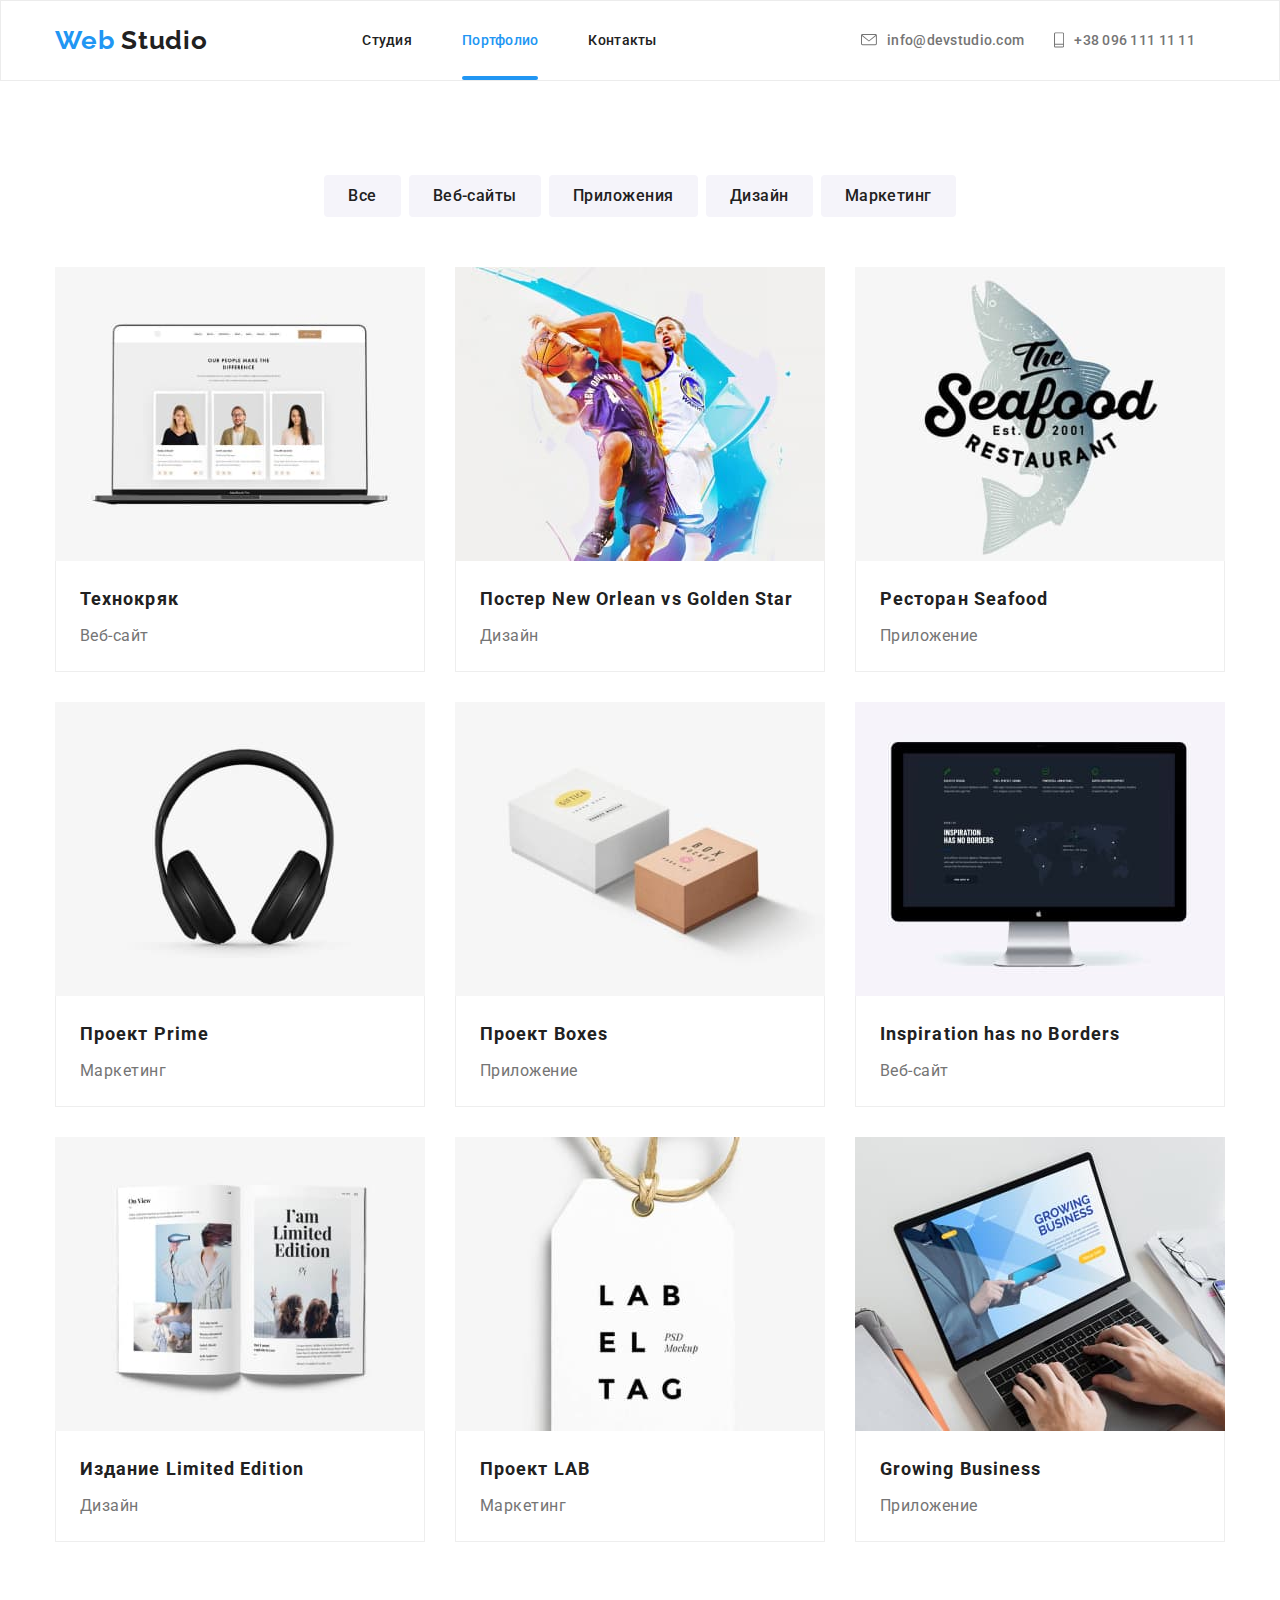
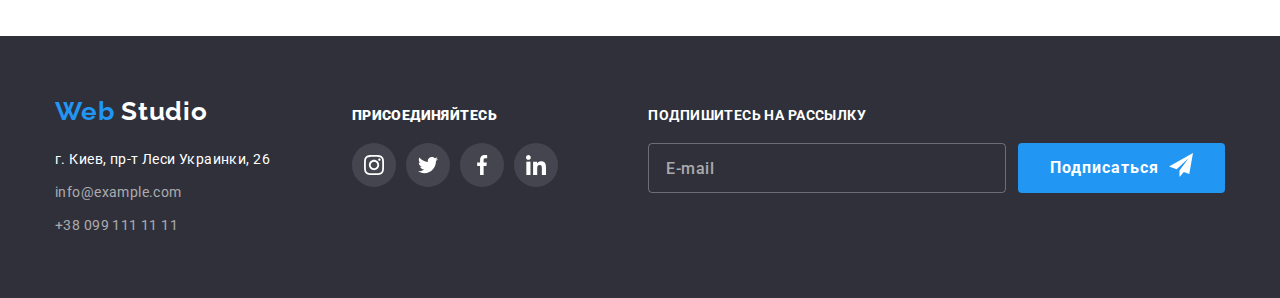
==== portfolio.html @ ef6ac2d3 "додав файли в новий репозиторій" ====
<!DOCTYPE html>
<html lang="ru">
  <head>
    <meta charset="UTF-8" />
    <meta name="viewport" content="width=device-width, initial-scale=1.0" />
    <title>Portfolio</title>
    <link
      href="https://fonts.googleapis.com/css2?family=Raleway:wght@700&family=Roboto:wght@400;500;700;900&display=swap"
      rel="stylesheet"
    />
    <link rel="normalize" href="./css/normalize.css" />
    <link rel="stylesheet" href="./css/stylsheet.css" />
  </head>

  <body>
    <header class="header-page">
      <div class="container navigation">
        <a href="./" class="logo-header"
          ><span class="logo-web">Web </span>Studio</a
        >
        <nav>
          <ul class="list nav-list">
            <li class="nav-list-item">
              <a href="./index.html" class="menu-link">
                Студия
              </a>
            </li>
            <li class="nav-list-item">
              <a href="./portfolio.html" class="menu-link current">Портфолио</a>
            </li>
            <li class="nav-list-item">
              <a href="#" class="menu-link">Контакты</a>
            </li>
          </ul>
        </nav>
        <div class="link-list">
          <a href="mailto:info@devstudio.com" class="contacts-link"
            ><svg class="mail-link" width="16" height="12">
              <use href="./img/icons/sprite.svg#icon-letter"></use>
            </svg>
            info@devstudio.com
          </a>

          <a href="tel:+380961111111" class="contacts-link"
            ><svg class="mail-link" width="10" height="16">
              <use href="./img/icons/sprite.svg#icon-mobile"></use>
            </svg>
            +38 096 111 11 11
          </a>
        </div>
      </div>
    </header>
    <main>
      <h1 hidden>Portfolio</h1>
      <!--Projects-->
      <section class="section-portfolio">
        <div class="container pf-container">
          <ul class="list button-list">
            <li class="button-list-item">
              <button type="button" class="btn-portfolio">Все</button>
            </li>
            <li class="button-list-item">
              <button type="button" class="btn-portfolio">Веб-сайты</button>
            </li>
            <li class="button-list-item">
              <button type="button" class="btn-portfolio">Приложения</button>
            </li>
            <li class="button-list-item">
              <button type="button" class="btn-portfolio">Дизайн</button>
            </li>
            <li class="button-list-item">
              <button type="button" class="btn-portfolio">Маркетинг</button>
            </li>
          </ul>
        </div>
        <div class="container">
          <ul class="list projects-list">
            <li class="projects-list-item">
              <a href="#" aria-label="ссылка Технокряк" class="project-link">
                <div class="portfolio-box">
                  <img
                    src="./portfolioimg/website1.jpg"
                    alt="Технокряк"
                    width="370"
                  />
                  <p class="text-portfolio-box">
                    Технокряк это современная площадка распространения
                    коронавируса. Компании используют эту платформу для
                    цифрового шпионажа и атак на защищённые сервера конкурентов.
                  </p>
                </div>
                <div class="text-border">
                  <h3 class="names-pf">Технокряк</h3>
                  <p class="text-pf">Веб-сайт</p>
                </div>
              </a>
            </li>
            <li class="projects-list-item">
              <a
                href="#"
                aria-label="Постер New Orlean vs Golden Star"
                class="project-link"
              >
                <div class="portfolio-box">
                  <img
                    src="./portfolioimg/design.jpg"
                    alt="Технокряк"
                    width="370"
                  />
                  <p class="text-portfolio-box">
                    Технокряк это современная площадка распространения
                    коронавируса. Компании используют эту платформу для
                    цифрового шпионажа и атак на защищённые сервера конкурентов.
                  </p>
                </div>
                <div class="text-border">
                  <h3 lang="eng" class="names-pf">
                    Постер New Orlean vs Golden Star
                  </h3>
                  <p class="text-pf">Дизайн</p>
                </div>
              </a>
            </li>
            <li class="projects-list-item">
              <a href="#" aria-label="Ресторан Seafood" class="project-link"
                ><div class="portfolio-box">
                  <img
                    src="./portfolioimg/app1.jpg"
                    alt="Технокряк"
                    width="370"
                  />
                  <p class="text-portfolio-box">
                    Технокряк это современная площадка распространения
                    коронавируса. Компании используют эту платформу для
                    цифрового шпионажа и атак на защищённые сервера конкурентов.
                  </p>
                </div>
                <div class="text-border">
                  <h3 class="names-pf">Ресторан Seafood</h3>
                  <p class="text-pf">Приложение</p>
                </div>
              </a>
            </li>
            <li class="projects-list-item">
              <a href="#" aria-label="Проект Prime" class="project-link"
                ><div class="portfolio-box">
                  <img
                    src="./portfolioimg/marketing.jpg"
                    alt="Технокряк"
                    width="370"
                  />
                  <p class="text-portfolio-box">
                    Технокряк это современная площадка распространения
                    коронавируса. Компании используют эту платформу для
                    цифрового шпионажа и атак на защищённые сервера конкурентов.
                  </p>
                </div>
                <div class="text-border">
                  <h3 class="names-pf">Проект Prime</h3>
                  <p class="text-pf">Маркетинг</p>
                </div>
              </a>
            </li>
            <li class="projects-list-item">
              <a href="#" aria-label="Проект Boxes" class="project-link"
                ><div class="portfolio-box">
                  <img
                    src="./portfolioimg/app2.jpg"
                    alt="Технокряк"
                    width="370"
                  />
                  <p class="text-portfolio-box">
                    Технокряк это современная площадка распространения
                    коронавируса. Компании используют эту платформу для
                    цифрового шпионажа и атак на защищённые сервера конкурентов.
                  </p>
                </div>
                <div class="text-border">
                  <h3 class="names-pf">Проект Boxes</h3>
                  <p class="text-pf">Приложение</p>
                </div>
              </a>
            </li>
            <li class="projects-list-item">
              <a
                href="#"
                aria-label="Inspiration has no Borders"
                class="project-link"
                ><div class="portfolio-box">
                  <img
                    src="./portfolioimg/website2.jpg"
                    alt="Технокряк"
                    width="370"
                  />
                  <p class="text-portfolio-box">
                    Технокряк это современная площадка распространения
                    коронавируса. Компании используют эту платформу для
                    цифрового шпионажа и атак на защищённые сервера конкурентов.
                  </p>
                </div>
                <div class="text-border">
                  <h3 lang="eng" class="names-pf">
                    Inspiration has no Borders
                  </h3>
                  <p class="text-pf">Веб-сайт</p>
                </div>
              </a>
            </li>
            <li class="projects-list-item">
              <a
                href="#"
                aria-label="Издание Limited Edition"
                class="project-link"
                ><div class="portfolio-box">
                  <img
                    src="./portfolioimg/design2.jpg"
                    alt="Технокряк"
                    width="370"
                  />
                  <p class="text-portfolio-box">
                    Технокряк это современная площадка распространения
                    коронавируса. Компании используют эту платформу для
                    цифрового шпионажа и атак на защищённые сервера конкурентов.
                  </p>
                </div>
                <div class="text-border">
                  <h3 class="names-pf">Издание Limited Edition</h3>
                  <p class="text-pf">Дизайн</p>
                </div>
              </a>
            </li>
            <li class="projects-list-item">
              <a href="#" aria-label="Проект LAB" class="project-link"
                ><div class="portfolio-box">
                  <img
                    src="./portfolioimg/marketing2.jpg"
                    alt="Технокряк"
                    width="370"
                  />
                  <p class="text-portfolio-box">
                    Технокряк это современная площадка распространения
                    коронавируса. Компании используют эту платформу для
                    цифрового шпионажа и атак на защищённые сервера конкурентов.
                  </p>
                </div>
                <div class="text-border">
                  <h3 class="names-pf">Проект LAB</h3>
                  <p class="text-pf">Маркетинг</p>
                </div>
              </a>
            </li>
            <li class="projects-list-item">
              <a href="#" aria-label="Growing Business" class="project-link">
                <div class="portfolio-box">
                  <img
                    src="./portfolioimg/app3.jpg"
                    alt="Технокряк"
                    width="370"
                  />
                  <p class="text-portfolio-box">
                    Технокряк это современная площадка распространения
                    коронавируса. Компании используют эту платформу для
                    цифрового шпионажа и атак на защищённые сервера конкурентов.
                  </p>
                </div>
                <div class="text-border">
                  <h3 lang="eng" class="names-pf">Growing Business</h3>
                  <p class="text-pf">Приложение</p>
                </div>
              </a>
            </li>
          </ul>
        </div>
      </section>
    </main>

    <footer class="footer">
      <div class="container footer-container">
        <div class="footer-div">
          <a href="./" class="logo-footer"
            ><span class="logo-web">Web </span>Studio</a
          >
          <address class="address">
            <p>г. Киев, пр-т Леси Украинки, 26</p>
            <a href="mailto:info@example.com" class="address-link"
              >info@example.com</a
            >
            <a href="tel:+380991111111" class="address-link"
              >+38 099 111 11 11</a
            >
          </address>
        </div>

        <!--JoinUS-->
        <div class="join-us footer-div">
          <p><b>ПРИСОЕДИНЯЙТЕСЬ</b></p>
          <ul class="list join-us-list">
            <li class="join-us-list-item item-instagram">
              <a href="#" aria-label="ссылка Instagram"></a>
            </li>
            <li class="join-us-list-item item-twitter">
              <a href="#" aria-label="ссылка Twitter"></a>
            </li>
            <li class="join-us-list-item item-facebook">
              <a href="#" aria-label="ссылка Facebook"></a>
            </li>
            <li class="join-us-list-item item-linkin">
              <a href="#" aria-label="ссылка LinkIn"></a>
            </li>
          </ul>
        </div>
        <!--for mailing-block-->
        <div class="mailing">
          <p><b>ПОДПИШИТЕСЬ НА РАССЫЛКУ</b></p>
          <div class="mailing-block">
            <input
              type="mail"
              class="input-mailing-block"
              placeholder="E-mail"
            />
            <button type="button" class="btn">Подписаться</button>
          </div>
        </div>
      </div>
    </footer>
  </body>
</html>
---- css/stylsheet.css ----
/***accent-color - #2196F3
dark-color - #212121
main-color - #757575
wait - #FFFFFF
adress-link-color - color: rgba(255, 255, 255, 0.6)
cubic-bezier(0.4, 0, 0.2,
**/
html {
  box-sizing: border-box;
}

*,
*::before,
*::after {
  box-sizing: inherit;
}

:root {
  --main-text-color: #757575;
  --dark-text-color: #212121;
  --main-white-color: #ffffff;
  --adress-link-color: rgba(255, 255, 255, 0.6);
  --accent-color: #2196f3;
}

body {
  font-family: Roboto, sans-serif;
  font-size: 14px;
  line-height: 1.714;
  letter-spacing: 0.03em;

  background-color: var(--main-white-color);
  color: var(--main-text-color);

  margin: 0px;
}

.container {
  width: 1200px;
  padding-left: 15px;
  padding-right: 15px;
  margin-left: auto;
  margin-right: auto;
  /**outline: 2px solid tomato;**/
}

section {
  padding-top: 94px;
  padding-bottom: 94px;
  /**outline: 2px solid teal;**/
}

h2,
p {
  margin-top: 0px;
  margin-bottom: 0px;
}

.header-page {
  display: flex;
  border: 1px solid #ececec;
}

.logo-header {
  font-family: Raleway, sans-serif;
  font-style: normal;
  font-weight: bold;
  font-size: 26px;
  line-height: 1.192;
  letter-spacing: 0.03em;
  color: var(--dark-text-color);
  text-decoration: none;
}

.logo-footer {
  font-family: Raleway, sans-serif;
  font-style: normal;
  font-weight: bold;
  font-size: 26px;
  line-height: 1.192;
  letter-spacing: 0.03em;
  color: var(--main-white-color);
  text-decoration: none;
}

.logo-web {
  color: var(--accent-color);
}

.navigation {
  display: flex;
  padding-top: 24px;
  padding-bottom: 24px;
  justify-content: space-between;
  align-items: center;
}

.nav-list {
  display: flex;
}

.nav-list-item:not(last-child) {
  margin-right: 50px;
}

.nav-list-item {
  position: relative;
}

.menu-link.current {
  color: var(--accent-color);
}

.current::after {
  content: " ";

  position: absolute;
  left: 0;
  bottom: -32px;

  display: block;
  width: 100%;
  height: 4px;

  border-radius: 2px;
  color: var(--accent-color);
  background-color: var(--accent-color);
}

.link-list {
  display: flex;
}

.contacts-link {
  display: inline-flex;
  align-items: center;

  font-style: normal;
  font-weight: 500;
  font-size: 14px;
  line-height: 1.142;
  letter-spacing: 0.02em;
  text-decoration: none;
  color: var(--main-text-color);

  transition: color 250ms cubic-bezier(0.4, 0, 0.2, 1);
}

.contacts-link:hover,
.contacts-link:focus {
  color: var(--accent-color);
}

/***тут перевірити, це неправильно!!!*/
.contacts-link:not(last-child) {
  margin-right: 30px;
}

.menu-link {
  display: block;
  font-style: normal;
  font-weight: 500;
  font-size: 14px;
  line-height: 1.143;
  letter-spacing: 0.02em;
  color: var(--dark-text-color);
  text-decoration: none;

  transition: color 250ms cubic-bezier(0.4, 0, 0.2, 1);
}

.menu-link:hover,
.menu-link:focus {
  color: var(--accent-color);
}

.list {
  list-style: none;
  margin: 0;
  padding: 0;
}

.mail-link {
  display: inline-block;
  vertical-align: middle;
  margin-right: 10px;
  fill: currentColor;
}

.btn {
  display: inline-flex;
  padding: 10px 32px;
  min-width: 200px;

  font-family: inherit;
  font-weight: 700;
  font-size: 16px;
  line-height: 1.875;
  letter-spacing: 0.06em;

  border-radius: 4px;
  color: var(--main-white-color);
  background-color: var(--accent-color);
  border: transparent;
  box-shadow: none;
}

.btn-portfolio {
  display: inline-flex;
  padding: 6px 22px;

  font-family: inherit;
  font-weight: 500;
  font-size: 16px;
  line-height: 1.625;
  letter-spacing: 0.03em;

  color: var(--dark-text-color);
  background-color: #f5f4fa;
  border-color: transparent;
  border-radius: 4px;
  box-shadow: none;

  transition: color 250ms cubic-bezier(0.4, 0, 0.2, 1),
    box-shadow 250ms cubic-bezier(0.4, 0, 0.2, 1),
    background-color 250ms cubic-bezier(0.4, 0, 0.2, 1);
}

.btn:hover,
.btn:focus,
.btn-portfolio:hover,
.btn-portfolio:focus {
  color: var(--main-white-color);
  background-color: var(--accent-color);
  box-shadow: 0px 3px 1px rgba(0, 0, 0, 0.1), 0px 1px 2px rgba(0, 0, 0, 0.08),
    0px 2px 2px rgba(0, 0, 0, 0.12);
}

.modal-button {
  position: absolute;
  top: 4px;
  right: 8px;

  display: inline-flex;
  justify-content: center;
  align-items: center;
  width: 35px;
  height: 35px;

  border-radius: 50%;
  border: 1px solid rgba(0, 0, 0, 0.1);
  background-color: #fff;

  transition: fill 250ms cubic-bezier(0.4, 0, 0.2, 1);
}

.modal-button:hover,
.modal-button:focus {
  fill: var(--accent-color);
  outline: none;
}

.modal .btn {
  justify-content: center;
  box-shadow: 0px 4px 4px rgba(0, 0, 0, 0.15);
}

.mailing-block .btn::after {
  content: " ";
  background-image: url("../img/sendicon.svg");
  background-repeat: no-repeat;
  margin-left: 10px;
  width: 24px;
  height: 24px;
}

.mailing-block .btn:hover {
  color: var(--main-white-color);
  background-color: var(--accent-color);
}

.section-hero {
  padding: 200px 0;
  text-align: center;
  vertical-align: middle;
  height: 600px;
  background-color: rgba(47, 48, 58, 0.8);
  background-image: linear-gradient(
      rgba(0, 0, 0, 0.4) 50%,
      rgba(0, 0, 0, 0.4) 50%
    ),
    url("../img/hero.jpg");
  background-size: cover;
}

.hero-title {
  padding-top: 0px;
  margin-top: 0;
  margin-bottom: 30px;

  font-size: 44px;
  font-weight: 900;
  line-height: 1.364;
  letter-spacing: 0.06em;

  color: var(--main-white-color);
}

.section-title {
  margin-bottom: 50px;
  font-weight: 700;
  font-size: 36px;
  line-height: 1.167;
  letter-spacing: 0.03em;
  text-align: center;
  color: var(--dark-text-color);
}

.benefits {
  padding-bottom: 0;
}

.benefits-list {
  display: flex;
  align-items: baseline;
}
.benefits-item {
  width: calc((100% - 30px * 3) / 4);
  margin-right: 30px;
}

.benefits-item::before {
  display: block;
  content: " ";
  width: 270px;
  height: 120px;
  border-radius: 4px;
  background-color: #f5f4fa;

  background-repeat: no-repeat;
  background-position: center;
}

.benefits-item.item-details::before {
  background-image: url("../img/icons/details.svg");
}

.benefits-item.item-punctual::before {
  background-image: url("../img/icons/punctual.svg");
}

.benefits-item.item-planing::before {
  background-image: url("../img/icons/planing.svg");
}

.benefits-item.item-technology::before {
  background-image: url("../img/icons/technology.svg ");
}

.main-text {
  font-weight: 400;
  font-size: 14px;
  line-height: 1.714;
  letter-spacing: 0.03em;
  color: var(--main-text-color);
}

.benefits-title,
.names {
  font-weight: 700;
  font-size: 14px;
  line-height: 1.143;
  letter-spacing: 0.03em;
  color: var(--dark-text-color);
}

.benefits-title {
  margin-left: 0;
  margin-top: 30px;
  margin-bottom: 10px;
}

.what-we-do .section-title {
  padding-top: 0px;
}

.what-we-do-list {
  display: flex;
}

.what-we-do-item {
  position: relative;
  width: calc((100% - 30px * 2) / 3);
  height: 294px;
}

.what-we-do-item:not(:last-child) {
  margin-right: 30px;
}

.what-we-do-text {
  display: flex;
  justify-content: center;
  align-items: center;
  width: 370px;
  height: 70px;

  position: absolute;
  left: 0;
  bottom: 0;

  font-weight: 700;
  font-size: 14px;
  line-height: 1.143;
  letter-spacing: 0.03em;
  color: var(--main-white-color);
  background: rgba(47, 48, 58, 0.8);
}

.our-team {
  background-color: #f5f4fa;
}

.team-list {
  display: flex;
}

.person-list {
  width: calc((100% - 30px * 3) / 4);
  background-color: var(--main-white-color);
  border-radius: 0px 0px 4px 4px;
  box-shadow: 0px 1px 3px rgba(0, 0, 0, 0.12), 0px 1px 1px rgba(0, 0, 0, 0.14),
    0px 2px 1px rgba(0, 0, 0, 0.2);
}

.person-list:not(:last-child) {
  margin-right: 30px;
  padding-bottom: 30px;
}

.person-list .names {
  margin-top: 30px;
  margin-bottom: 10px;

  text-align: center;
}

.person-list p {
  text-align: center;
}

.team-social-link-list {
  display: flex;
  justify-content: space-evenly;
  margin-top: 16px;
}

.team-social-link {
  display: inline-flex;
  justify-content: center;
  align-items: center;
  width: 44px;
  height: 44px;
  border-radius: 50%;
  color: #afb1b8;
  background-color: var(--main-white-color);

  transition: color 250ms cubic-bezier(0.4, 0, 0.2, 1),
    background-color 250ms cubic-bezier(0.4, 0, 0.2, 1);
}

.team-social-link:hover {
  color: var(--main-white-color);
  background-color: var(--accent-color);
}

.link-icon {
  fill: currentColor;
}

.clients-list {
  display: flex;
}

.clients-list-item:not(:last-child) {
  margin-right: 30px;
}

.logo-list {
  display: inline-flex;
  justify-content: center;
  align-items: center;
  width: 170px;
  height: 90px;

  border: 1px solid #afb1b8;
  border-radius: 4px;
  color: #afb1b8;

  transition: border 250ms cubic-bezier(0.4, 0, 0.2, 1),
    color 250ms cubic-bezier(0.4, 0, 0.2, 1);
}

.logo-list:hover,
.logo-list:focus {
  color: var(--accent-color);
  border: 1px solid var(--accent-color);
}

.logo {
  fill: currentColor;
}

.projects {
  font-family: Raleway, sans-serif;
  font-style: 400;
  font-weight: 700;
  font-size: 26px;
  line-height: 1.192;
  letter-spacing: 0.03em;
  text-decoration: none;
  color: var(--dark-text-color);
}

.projects a {
  text-decoration: none;
}

/**PORTFOLIO
**/
.pf-container {
  margin-bottom: 50px;
}

.button-list {
  display: flex;
  justify-content: center;
}

.button-list-item:not(:last-child) {
  margin-right: 8px;
}

.projects-list {
  display: flex;
  flex-wrap: wrap;
}

.projects-list-item {
  width: calc((100% - 30px * 2) / 3);
  margin-right: 30px;
  justify-content: center;

  box-shadow: none;
  transition: box-shadow 250ms cubic-bezier(0.4, 0, 0.2, 1);
}

.projects-list-item:hover,
.projects-list-item:focus {
  box-shadow: 0px 1px 1px rgba(0, 0, 0, 0.12), 0px 4px 4px rgba(0, 0, 0, 0.06),
    1px 4px 6px rgba(0, 0, 0, 0.16);
}

.projects-list-item:nth-child(3n) {
  margin-right: 0;
}

.projects-list-item:nth-child(n + 4) {
  margin-top: 30px;
}

.projects-list-item a {
  text-decoration: none;
}

.project-link p,
h3 {
  padding-left: 24px;
  padding-right: 24px;
}

.portfolio-box {
  position: relative;
  height: 294px;

  overflow: hidden;
}

.text-portfolio-box {
  padding: 63px 24px;

  position: absolute;
  top: 0;
  left: 0;

  opacity: 0;

  transform: translateY(100%);
  transition: transform 250ms cubic-bezier(0.4, 0, 0.2, 1);

  z-index: 1;

  font-style: normal;
  font-weight: 400;
  font-size: 18px;
  line-height: 1.56;
  color: var(--main-white-color);
  background: rgba(33, 150, 243, 0.9);
}

.projects-list-item:hover .text-portfolio-box {
  transform: translateY(0);
  opacity: 1;
}

/**color: --var ()**/

.text-border {
  margin: 0;
  padding-top: 20px;
  padding-bottom: 20px;
  border: 1px solid #eeeeee;
  border-top: none;

  z-index: 3;
}

.names-pf {
  margin-top: 0;
  margin-bottom: 4px;

  font-style: normal;
  font-weight: 700;
  font-size: 18px;
  line-height: 2;
  letter-spacing: 0.06em;
  color: var(--dark-text-color);
}

.text-pf {
  font-style: normal;
  font-weight: 400;
  font-size: 16px;
  line-height: 1.88;
  letter-spacing: 0.03em;
  color: var(--main-text-color);
}

.footer {
  padding-top: 60px;
  padding-bottom: 60px;
  background: #2f303a;
}

.logo-footer.logo-web {
  display: inline-block;
}

.join-us {
  font-weight: 700;
  font-size: 14px;
  line-height: 1.143;
  letter-spacing: 0.03em;
  color: var(--main-white-color);
}

.mailing {
  font-size: 14px;
  line-height: 1.143;
  letter-spacing: 0.03em;
  color: var(--main-white-color);
}

.join-us-list {
  display: flex;
  margin-top: 20px;
}

.join-us-list-item:not(:last-child) {
  margin-right: 10px;
}

.join-us-list-item {
  width: 44px;
  height: 44px;
  background-repeat: no-repeat;
  background-position: center;
  border-radius: 50%;
  background-color: rgba(255, 255, 255, 0.1);

  transition: background-color 250ms cubic-bezier(0.4, 0, 0.2, 1);
}

.join-us-list-item:hover {
  background-color: var(--accent-color);
}

.item-instagram {
  background-image: url("../img/icons/instagramft.svg");
}

.item-twitter {
  background-image: url("../img/icons/twitterft.svg");
}

.item-facebook {
  background-image: url("../img/icons/facebookft.svg");
}

.item-linkin {
  background-image: url("../img/icons/linkedinft.svg");
}

.address {
  margin-top: 20px;

  font-style: inherit;
  font-weight: 400;
  font-size: 14px;
  line-height: 1.714;
  letter-spacing: 0.03em;
  color: var(--main-white-color);
}

.address-link {
  display: block;
  font-weight: 400;
  font-size: 14px;
  line-height: 1.714;
  letter-spacing: 0.03em;
  text-decoration: none;
  color: var(--adress-link-color);
}

.address p {
  display: inline-block;
  margin-bottom: 9px;
}

.address-link:not(:last-child) {
  margin-bottom: 9px;
}

.footer-container {
  display: flex;
  align-items: baseline;
}

.footer-div {
  width: calc((50% - 30px) / 2);
}

.footer-div:not(:last-child) {
  margin-right: 30px;
}

/**для div з блоком підписки**/

.mailing-block {
  display: flex;
  margin-top: 20px;
}

.input-mailing-block {
  display: inline-block;
  margin-right: 12px;
  padding-left: 17px;
  width: 358px;
  height: 50px;

  font-family: inherit;
  font-style: normal;
  font-weight: 500;
  font-size: 16px;
  line-height: 1.25;
  letter-spacing: 0.03em;
  color: rgba(255, 255, 255, 0.6);

  background-color: transparent;
  border: 1px solid rgba(255, 255, 255, 0.3);
  border-radius: 4px;
}

.input-mailing-block::placeholder {
  font-style: normal;
  font-weight: 500;
  font-size: 16px;
  line-height: 1.25;
  letter-spacing: 0.03em;

  color: rgba(255, 255, 255, 0.6);
}
/**Для плейсхолжера стилі
font-family: Roboto;
f
**/

.backdrop {
  position: fixed;
  top: 0;
  left: 0;
  right: 0;
  bottom: 0;

  background-color: rgba(0, 0, 0, 0.7);

  opacity: 1;
  transition: opacity 250ms cubic-bezier(0.4, 0, 0.2, 1);
}

.backdrop.is-hidden {
  opacity: 0;
  pointer-events: none;
}

.backdrop.is-hidden .modal {
  transform: translate(-50%, -50%) scale(1.5);
}

.modal {
  position: absolute;
  top: 50%;
  left: 50%;

  padding: 40px;
  display: flex;
  flex-direction: column;
  width: 528px;
  height: 581px;
  align-items: center;
  justify-content: center;
  text-align: center;

  background-color: rgb(255, 255, 250);
  box-shadow: 0px 1px 3px rgba(0, 0, 0, 0.12), 0px 1px 1px rgba(0, 0, 0, 0.14),
    0px 2px 1px rgba(0, 0, 0, 0.2);
  border-radius: 4px;

  transform: translate(-50%, -50%) scale(1);

  transition: transform 250ms cubic-bezier(0.4, 0, 0.2, 1);
}

.modal-text {
  font-size: 26px;
  font-weight: 700;
  line-height: 1.364;
  letter-spacing: 0.06em;
}

.modal-title {
  margin-bottom: 10px;

  font-style: normal;
  font-weight: 700;
  font-size: 20px;
  line-height: 1.15;
  text-align: center;
  letter-spacing: 0.03em;

  color: var(--dark-text-color);
}

.form {
  width: 448px;
}

.form-field {
  position: relative;

  display: flex;
  margin-top: 30px;

  font-style: normal;
  font-weight: 500;
  font-size: 14px;
  line-height: 1.7;
  letter-spacing: 0.03em;

  color: rgba(117, 117, 117, 0.5);
}

.form-logo {
  position: absolute;
  top: 50%;
  left: 12px;

  transform: translateY(-50%);

  transition: fill 250ms cubic-bezier(0.4, 0, 0.2, 1);
}

.form-field:focus-within .form-logo {
  fill: var(--accent-color);
}

.form-field-label {
  position: absolute;
  transform: translateY(-150%);

  font-style: normal;
  font-weight: 500;
  font-size: 12px;
  line-height: 1.17;

  color: var(--main-text-color);
}

.form-field-input {
  width: 100%;
  height: 40px;
  margin: 0;
  padding-left: 40px;

  font: inherit;

  border: 1px solid rgba(33, 33, 33, 0.2);
  border-radius: 4px;
  transition: border 250ms cubic-bezier(0.4, 0, 0.2, 1);
}

.form-field:focus-within .form-field-input {
  border: 1px solid var(--accent-color);
  border-radius: 4px;
  outline: none;
}

.form-field:focus-within .form-field-textarea {
  border: 1px solid var(--accent-color);
  border-radius: 4px;
  outline: none;
}

.form-field-textarea {
  width: 100%;
  height: 96px;
  margin: 0;
  padding-left: 12px;

  font: inherit;

  border: 1px solid rgba(33, 33, 33, 0.2);
  border-radius: 4px;

  resize: none;

  transition: border 250ms cubic-bezier(0.4, 0, 0.2, 1);
}

.form-field-textarea::placeholder {
  font-family: Roboto;
  font-style: normal;
  font-weight: 500;
  font-size: 14px;
  line-height: 1.14;
  letter-spacing: 0.01em;

  color: rgba(117, 117, 117, 0.5);
}

.form-field-agree {
  position: relative;

  display: flex;
  justify-content: start;
  align-items: center;
  width: 100%;
  margin-top: 30px;
  margin-bottom: 35px;
  padding-left: 10px;
  padding-right: 10px;
}

.form-field-input-agree {
  position: absolute;
  appearance: none;
  -webkit-appearance: none;
  -moz-appearance: none;
}

.checked-icon {
  position: absolute;
  transform: translateX(-20px);

  display: inline-block;
  width: 16px;
  height: 15px;
  border: 2px solid var(--dark-text-color);
  border-radius: 2px;

  transition: border 250ms cubic-bezier(0.4, 0, 0.2, 1);
}

.form-field-input-agree:checked + .checked-icon {
  border-color: var(--accent-color);
  background-color: var(--accent-color);

  background-image: url(../img/check.svg);
  background-size: contain;
  background-origin: border-box;
}

.form-field-label-agree {
  display: flex;
  align-items: center;
  padding-left: 20px;
}

.form-field-link {
  margin-left: 5px;

  font-style: normal;
  font-weight: 500;
  font-size: 14px;
  line-height: 1.7;
  letter-spacing: 0.03em;

  color: var(--accent-color);
}
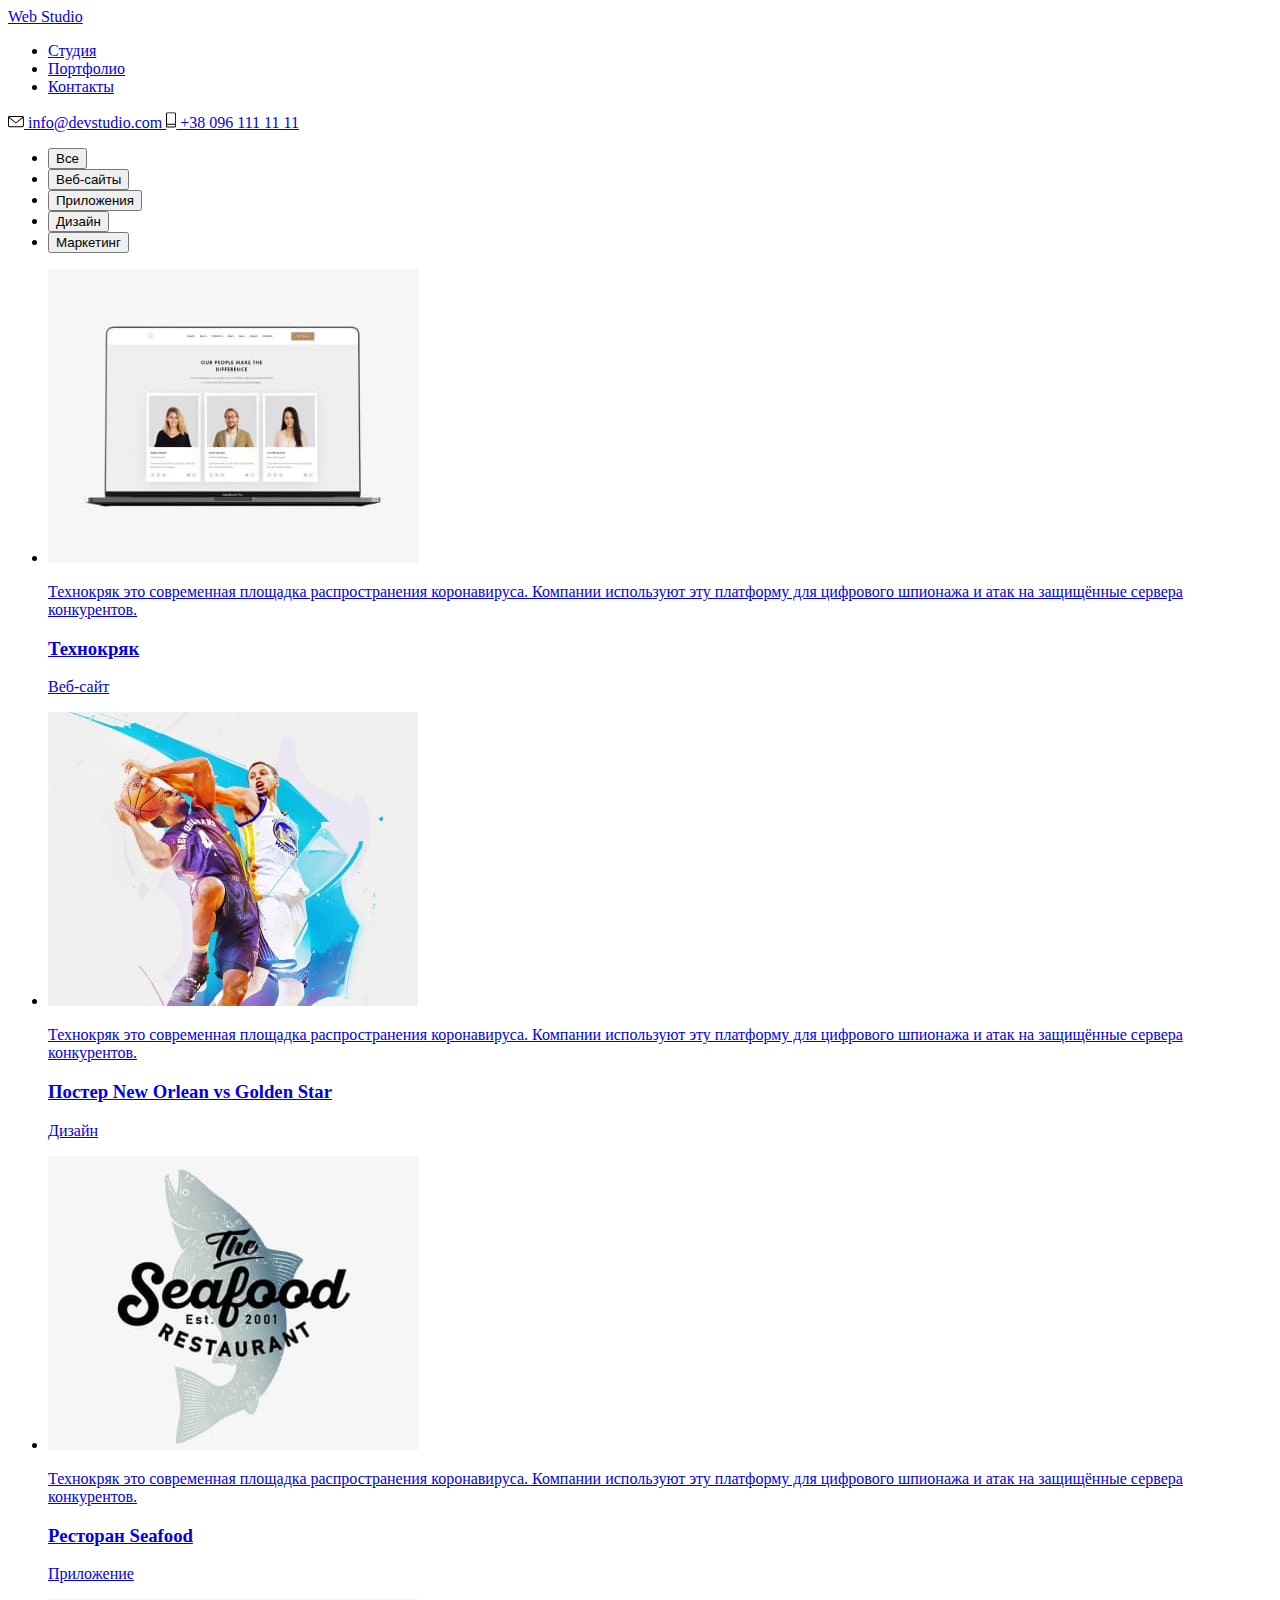
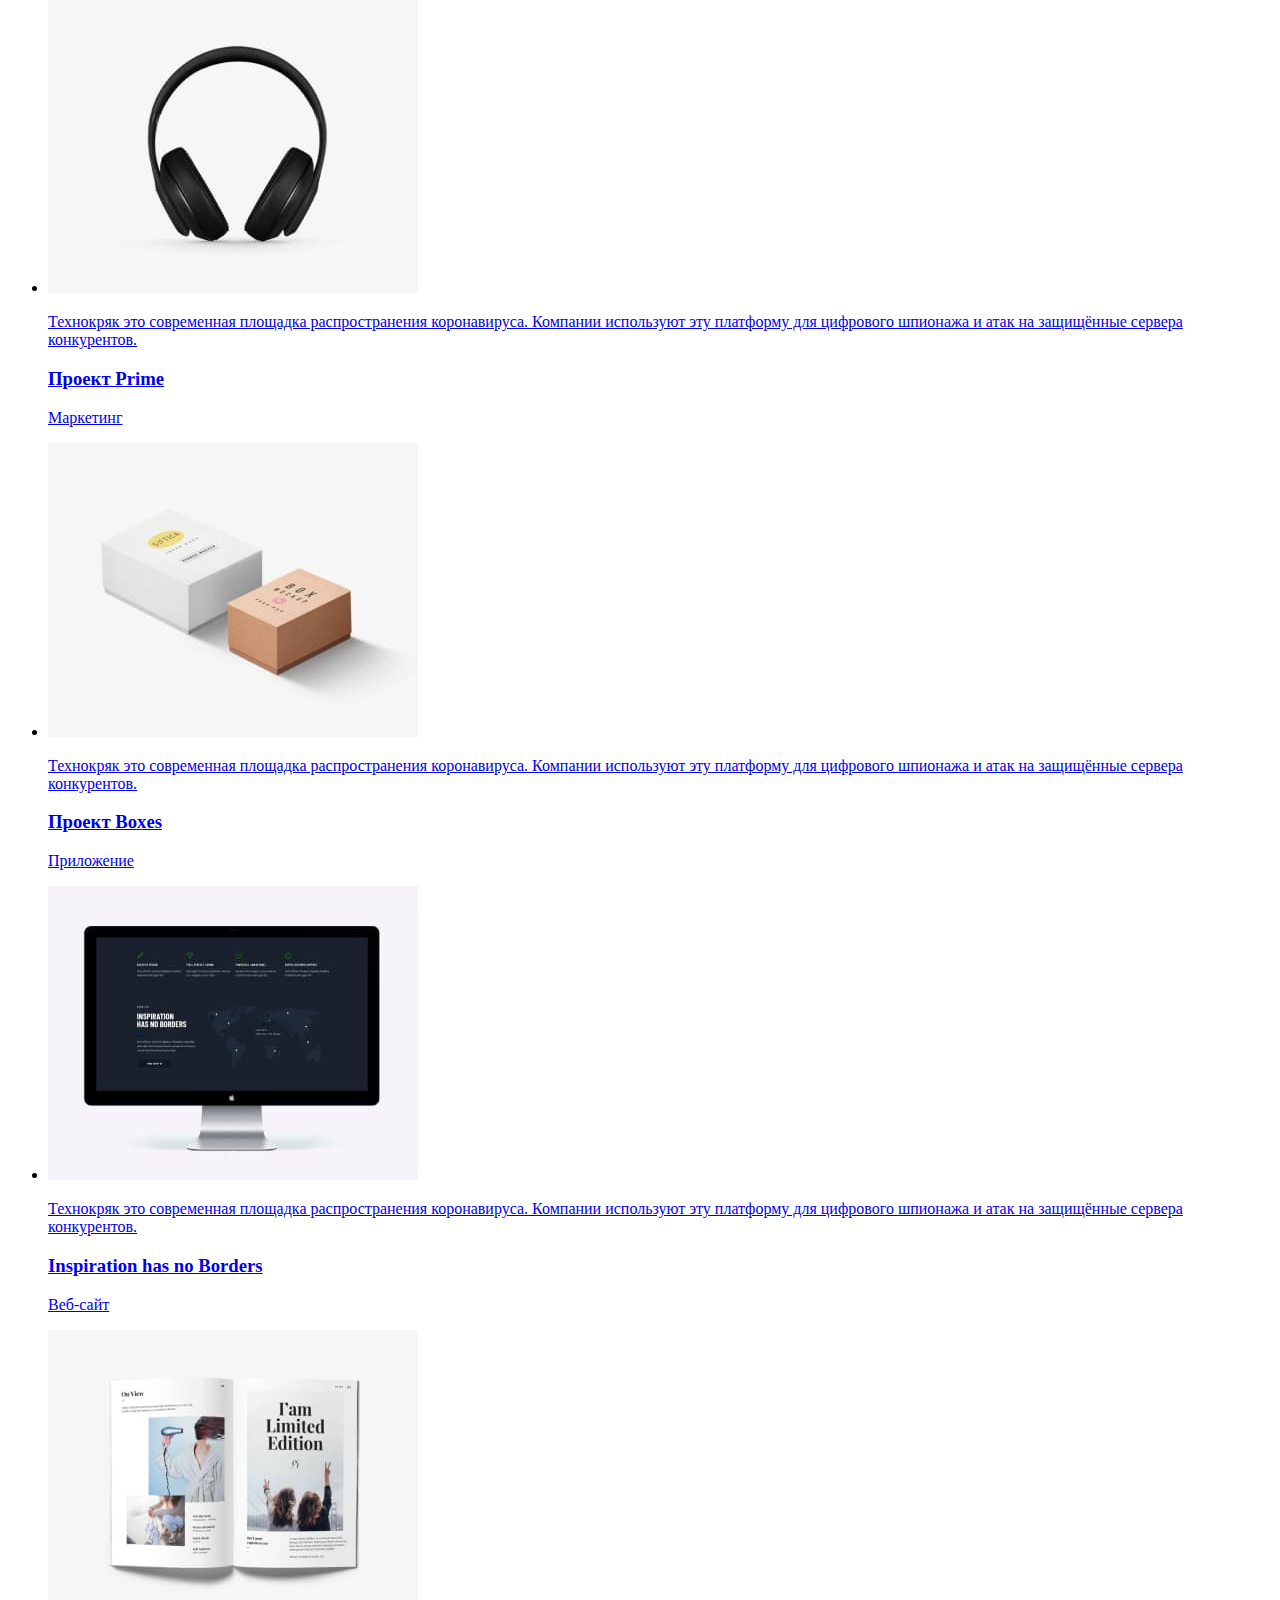
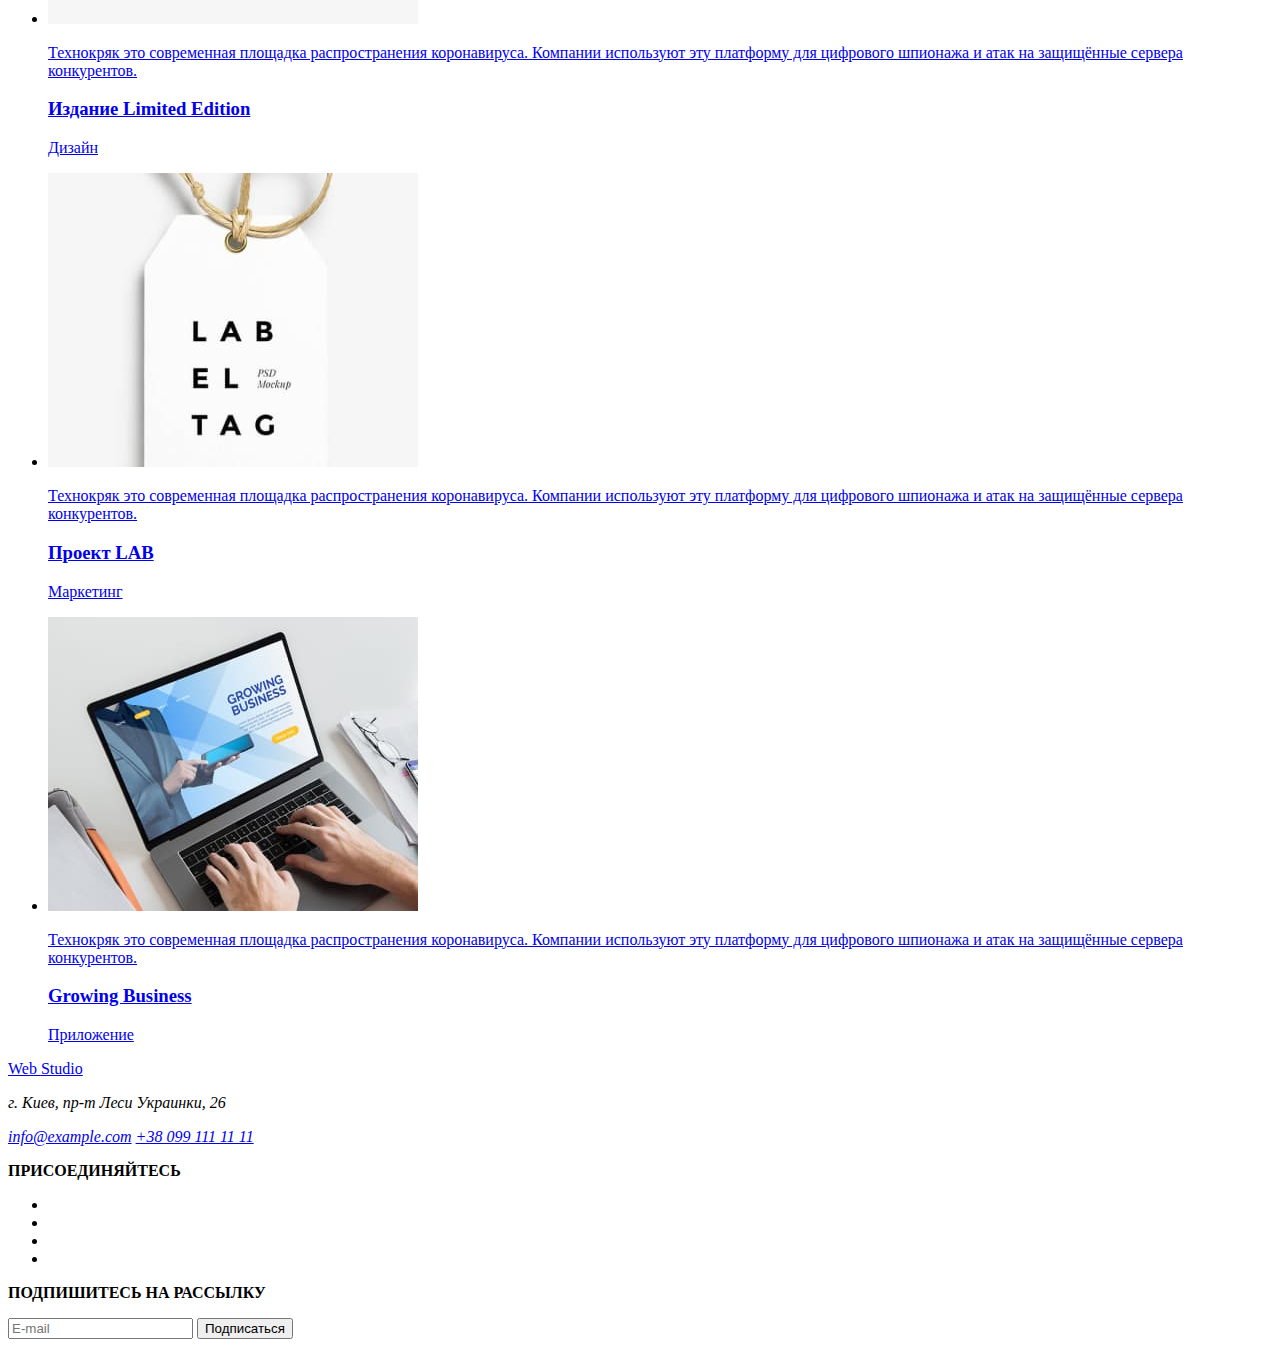
==== commit d5dadc73: "додав сторінку портфоліо" ====
--- a/portfolio.html
+++ b/portfolio.html
@@ -8,8 +8,7 @@
       href="https://fonts.googleapis.com/css2?family=Raleway:wght@700&family=Roboto:wght@400;500;700;900&display=swap"
       rel="stylesheet"
     />
-    <link rel="normalize" href="./css/normalize.css" />
-    <link rel="stylesheet" href="./css/stylsheet.css" />
+    <link rel="stylesheet" href="./css/" />
   </head>
 
   <body>
@@ -21,9 +20,7 @@
         <nav>
           <ul class="list nav-list">
             <li class="nav-list-item">
-              <a href="./index.html" class="menu-link">
-                Студия
-              </a>
+              <a href="./index.html" class="menu-link"> Студия </a>
             </li>
             <li class="nav-list-item">
               <a href="./portfolio.html" class="menu-link current">Портфолио</a>
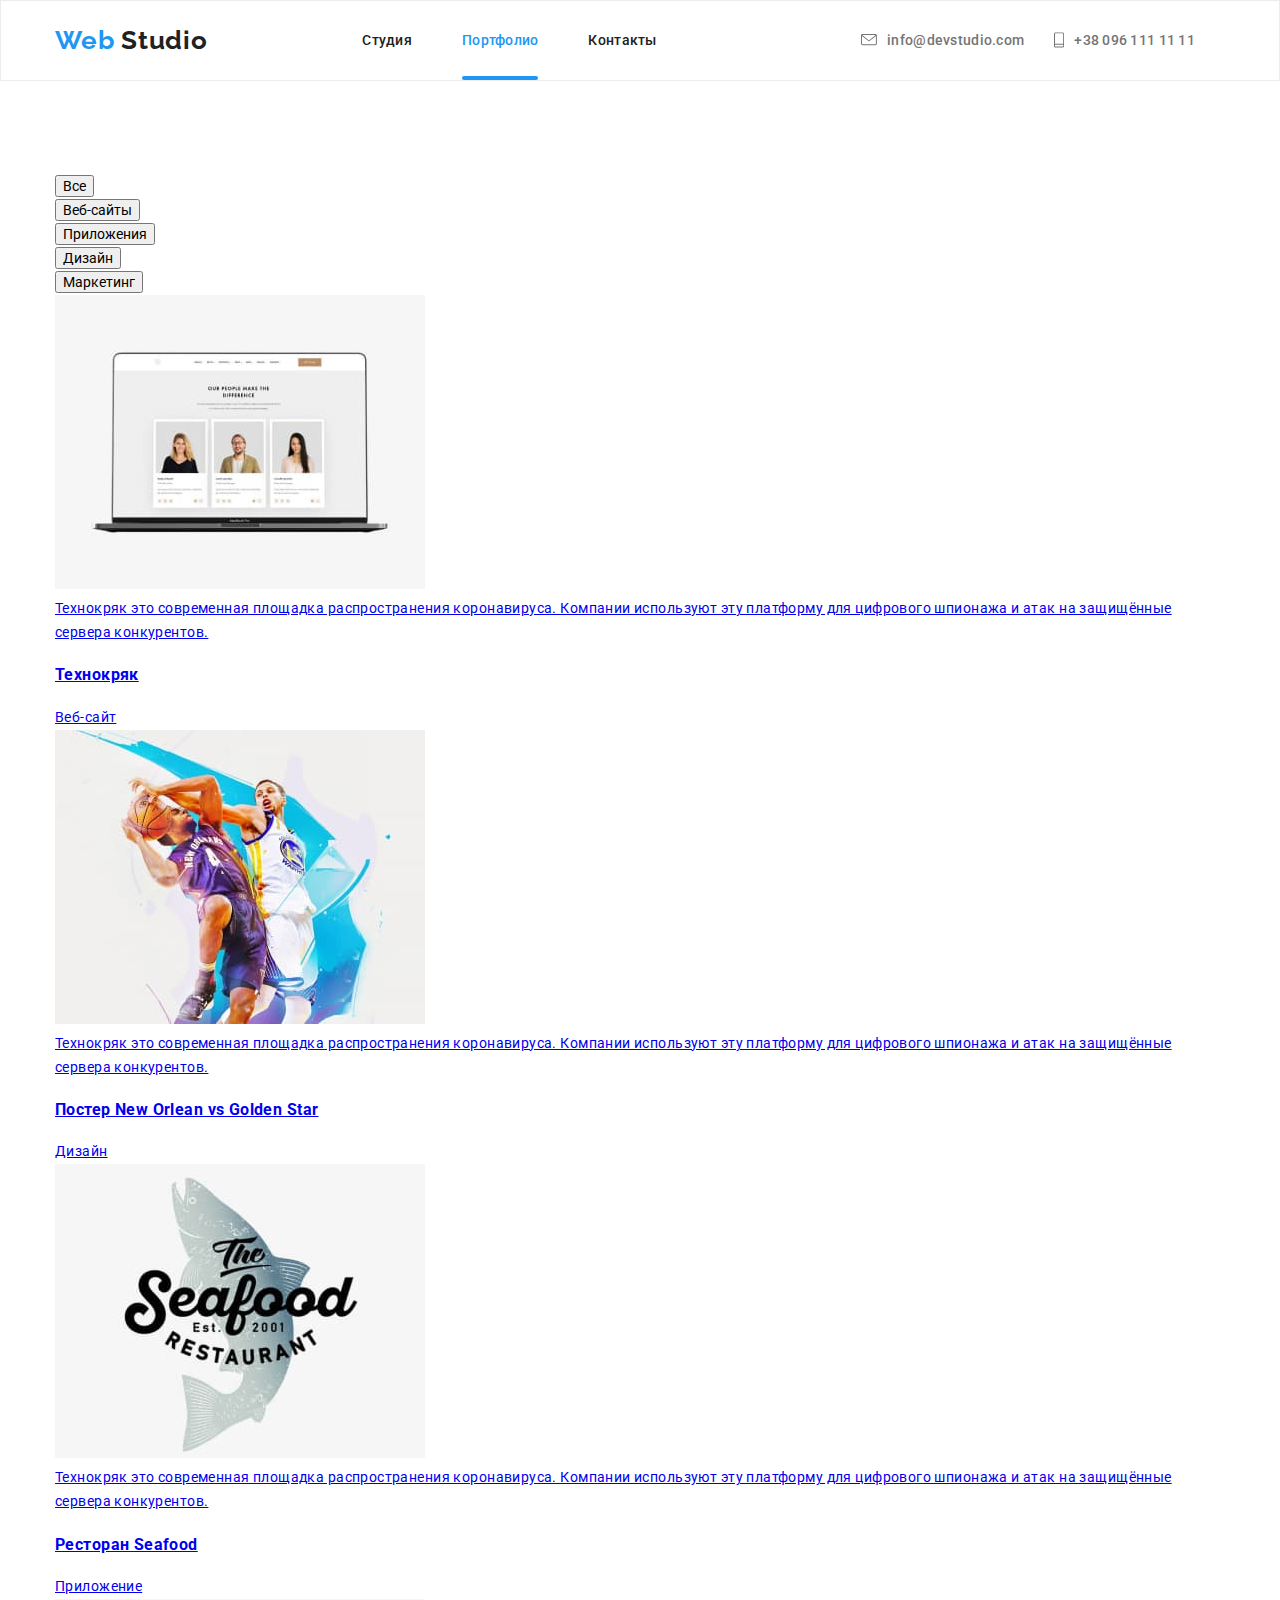
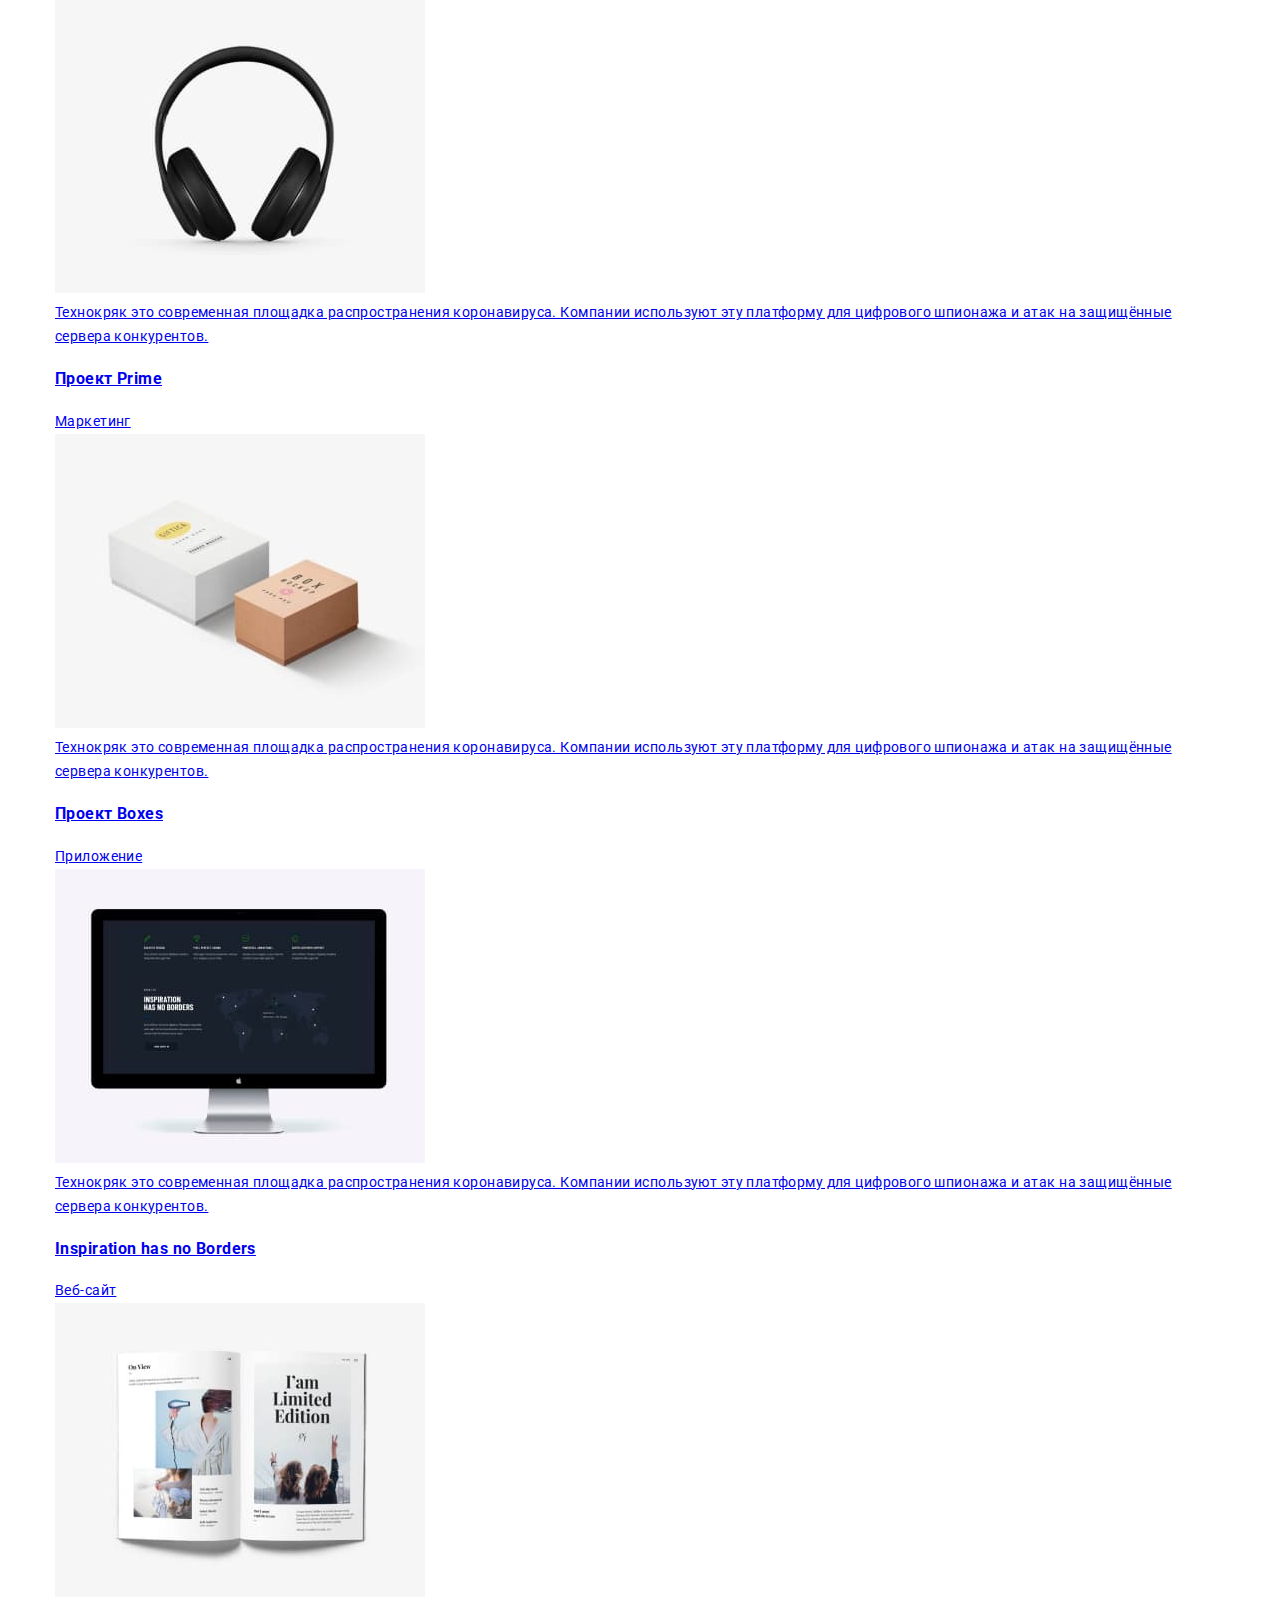
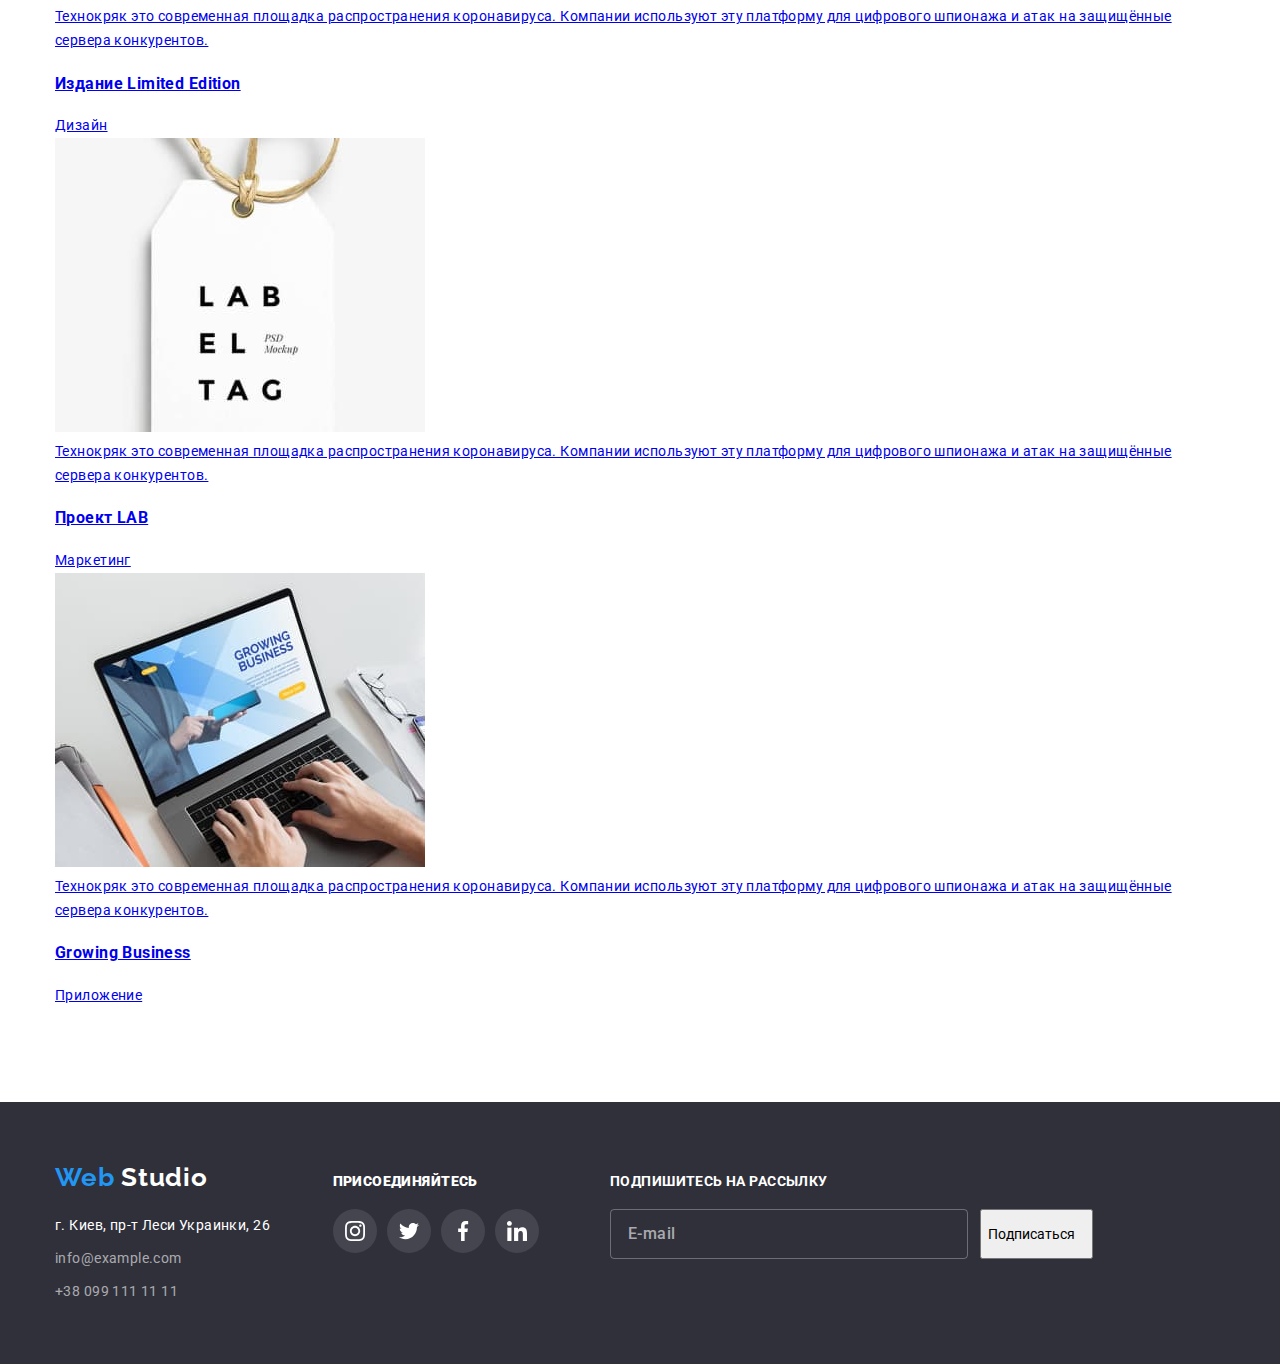
==== commit 889c0a6f: "додав оформлення портфоліо" ====
--- a/portfolio.html
+++ b/portfolio.html
@@ -8,7 +8,7 @@
       href="https://fonts.googleapis.com/css2?family=Raleway:wght@700&family=Roboto:wght@400;500;700;900&display=swap"
       rel="stylesheet"
     />
-    <link rel="stylesheet" href="./css/" />
+    <link rel="stylesheet" href="./css/portfolio.min.css" />
   </head>
 
   <body>
--- a/css/portfolio.min.css
+++ b/css/portfolio.min.css
@@ -0,0 +1,3 @@
+/*! modern-normalize v1.0.0 | MIT License | https://github.com/sindresorhus/modern-normalize */*,*::before,*::after{box-sizing:border-box}:root{tab-size:4}html{line-height:1.15;-webkit-text-size-adjust:100%}body{margin:0}body{font-family:system-ui,-apple-system,"Segoe UI",Roboto,Helvetica,Arial,sans-serif,"Apple Color Emoji","Segoe UI Emoji"}hr{height:0;color:inherit}abbr[title]{text-decoration:underline dotted}b,strong{font-weight:bolder}code,kbd,samp,pre{font-family:ui-monospace, SFMono-Regular, Consolas, "Liberation Mono", Menlo,+ monospace;font-size:1em}small{font-size:80%}sub,sup{font-size:75%;line-height:0;position:relative;vertical-align:baseline}sub{bottom:-0.25em}sup{top:-0.5em}table{text-indent:0;border-color:inherit}button,input,optgroup,select,textarea{font-family:inherit;font-size:100%;line-height:1.15;margin:0}button,select{text-transform:none}button,[type="button"],[type="reset"],[type="submit"]{-webkit-appearance:button}::-moz-focus-inner{border-style:none;padding:0}:-moz-focusring{outline:1px dotted ButtonText}:-moz-ui-invalid{box-shadow:none}legend{padding:0}progress{vertical-align:baseline}::-webkit-inner-spin-button,::-webkit-outer-spin-button{height:auto}[type="search"]{-webkit-appearance:textfield;outline-offset:-2px}::-webkit-search-decoration{-webkit-appearance:none}::-webkit-file-upload-button{-webkit-appearance:button;font:inherit}summary{display:list-item}html{box-sizing:border-box}*,*::before,*::after{box-sizing:inherit}body{font-family:Roboto, sans-serif;font-size:14px;line-height:1.714;letter-spacing:0.03em;background-color:#fff;color:#757575;margin:0px}.container{width:1200px;padding-left:15px;padding-right:15px;margin-left:auto;margin-right:auto}section{padding-top:94px;padding-bottom:94px}.section-title{margin-bottom:50px;font-weight:700;font-size:36px;line-height:1.167;letter-spacing:0.03em;text-align:center;color:#212121}.main-text{font-weight:400;font-size:14px;line-height:1.714;letter-spacing:0.03em;color:#757575}h2,p{margin-top:0px;margin-bottom:0px}.list{list-style:none;margin:0;padding:0}.logo-header,.logo-footer,.logo-web{font-family:Raleway, sans-serif;font-style:normal;font-weight:bold;font-size:26px;line-height:1.192;letter-spacing:0.03em;text-decoration:none}.logo-header{color:#212121}.logo-footer{color:#fff}.logo-web{color:#2196f3}.menu-link{display:block;font-style:normal;font-weight:500;font-size:14px;line-height:1.143;letter-spacing:0.02em;color:#212121;text-decoration:none;transition:color 250ms cubic-bezier(0.4, 0, 0.2, 1)}.menu-link:hover,.menu-link:focus{color:#2196f3}.menu-link.current{color:#2196f3}.current::after{content:" ";position:absolute;left:0;bottom:-32px;display:block;width:100%;height:4px;border-radius:2px;color:#2196f3;background-color:#2196f3}.mailing-block{display:flex;margin-top:20px}.mailing-block .btn::after{content:" ";background-image:url("../../img/icons/sendicon.svg");background-repeat:no-repeat;margin-left:10px;width:24px;height:24px}.mailing-block .btn:hover{color:#fff;background-color:#2196f3}.form{width:448px}.form-logo{position:absolute;top:50%;left:12px;transform:translateY(-50%);transition:fill 250ms cubic-bezier(0.4, 0, 0.2, 1)}.form-field:focus-within .form-logo{fill:#2196f3}.form-field{position:relative;display:flex;margin-top:30px;font-style:normal;font-weight:500;font-size:14px;line-height:1.7;letter-spacing:0.03em;color:rgba(117,117,117,0.5)}.form-field-input{width:100%;height:40px;margin:0;padding-left:40px;font:inherit;border:1px solid rgba(33,33,33,0.2);border-radius:4px;transition:border 250ms cubic-bezier(0.4, 0, 0.2, 1)}.form-field-label{position:absolute;transform:translateY(-150%);font-style:normal;font-weight:500;font-size:12px;line-height:1.17;color:#757575}.form-field-textarea{width:100%;height:96px;margin:0;padding-left:12px;font:inherit;border:1px solid rgba(33,33,33,0.2);border-radius:4px;resize:none;transition:border 250ms cubic-bezier(0.4, 0, 0.2, 1)}.form-field:focus-within .form-field-input{border:1px solid #2196f3;border-radius:4px;outline:none}.form-field-textarea::placeholder{font-family:Roboto;font-style:normal;font-weight:500;font-size:14px;line-height:1.14;letter-spacing:0.01em;color:rgba(117,117,117,0.5)}.form-field:focus-within .form-field-textarea{border:1px solid #2196f3;border-radius:4px;outline:none}.form-field-agree{position:relative;display:flex;justify-content:start;align-items:center;width:100%;margin-top:30px;margin-bottom:35px;padding-left:10px;padding-right:10px}.form-field-agree-label{display:flex;align-items:center;padding-left:20px}.form-field-agree-label .form-field-agree-input{position:absolute;appearance:none;-webkit-appearance:none;-moz-appearance:none}.form-field-agree-label .checked-icon{position:absolute;transform:translateX(-20px);display:inline-block;width:16px;height:15px;border:2px solid #212121;border-radius:2px;transition:border 250ms cubic-bezier(0.4, 0, 0.2, 1)}.form-field-agree .form-field-link{margin-left:5px;font-style:normal;font-weight:500;font-size:14px;line-height:1.7;letter-spacing:0.03em;color:#2196f3}.form-field-agree-input:checked+.checked-icon{border-color:#2196f3;background-color:#2196f3;background-image:url(../../img/check.svg);background-size:contain;background-origin:border-box}.input-mailing-block{display:inline-block;margin-right:12px;padding-left:17px;width:358px;height:50px;font-family:inherit;font-style:normal;font-weight:500;font-size:16px;line-height:1.25;letter-spacing:0.03em;color:rgba(255,255,255,0.6);background-color:transparent;border:1px solid rgba(255,255,255,0.3);border-radius:4px}.input-mailing-block::placeholder{font-style:normal;font-weight:500;font-size:16px;line-height:1.25;letter-spacing:0.03em;color:rgba(255,255,255,0.6)}.header-page{display:flex;border:1px solid #ececec}.navigation{display:flex;padding-top:24px;padding-bottom:24px;justify-content:space-between;align-items:center}.nav-list{display:flex}.nav-list-item{position:relative}.nav-list-item:not(last-child){margin-right:50px}.link-list{display:flex}.contacts-link{display:inline-flex;align-items:center;font-style:normal;font-weight:500;font-size:14px;line-height:1.142;letter-spacing:0.02em;text-decoration:none;color:#757575;transition:color 250ms cubic-bezier(0.4, 0, 0.2, 1)}.contacts-link:hover,.contacts-link:focus{color:#2196f3}.contacts-link:not(last-child){margin-right:30px}.mail-link{display:inline-block;vertical-align:middle;margin-right:10px;fill:currentColor}.footer{padding-top:60px;padding-bottom:60px;background:#2f303a}.footer-container{display:flex;align-items:baseline}.footer-div{width:calc((50% - 30px) / 2)}.footer-div-div:not(:last-child){margin-right:30px}.join-us{font-weight:700;font-size:14px;line-height:1.143;letter-spacing:0.03em;color:#fff}.join-us-list{display:flex;margin-top:20px}.join-us-list-item{width:44px;height:44px;background-repeat:no-repeat;background-position:center;border-radius:50%;background-color:rgba(255,255,255,0.1);transition:background-color 250ms cubic-bezier(0.4, 0, 0.2, 1)}.join-us-list-item:not(:last-child){margin-right:10px}.join-us-list-item:hover,.join-us-list-item:focus{background-color:#2196f3}.mailing{font-size:14px;line-height:1.143;letter-spacing:0.03em;color:#fff}.item-instagram{background-image:url("../../img/icons/instagramft.svg")}.item-twitter{background-image:url("../../img/icons/twitterft.svg")}.item-facebook{background-image:url("../../img/icons/facebookft.svg")}.item-linkin{background-image:url("../../img/icons/linkedinft.svg")}.address{margin-top:20px;font-style:inherit;font-weight:400;font-size:14px;line-height:1.714;letter-spacing:0.03em;color:#fff}.address-link{display:block;font-weight:400;font-size:14px;line-height:1.714;letter-spacing:0.03em;text-decoration:none;color:rgba(255,255,255,0.6);transition:color 250ms cubic-bezier(0.4, 0, 0.2, 1)}.address-link:hover,.address-link:focus{color:#2196f3}.address p{display:inline-block;margin-bottom:9px}.address-link:not(:last-child){margin-bottom:9px}
+/*# sourceMappingURL=portfolio.min.css.map */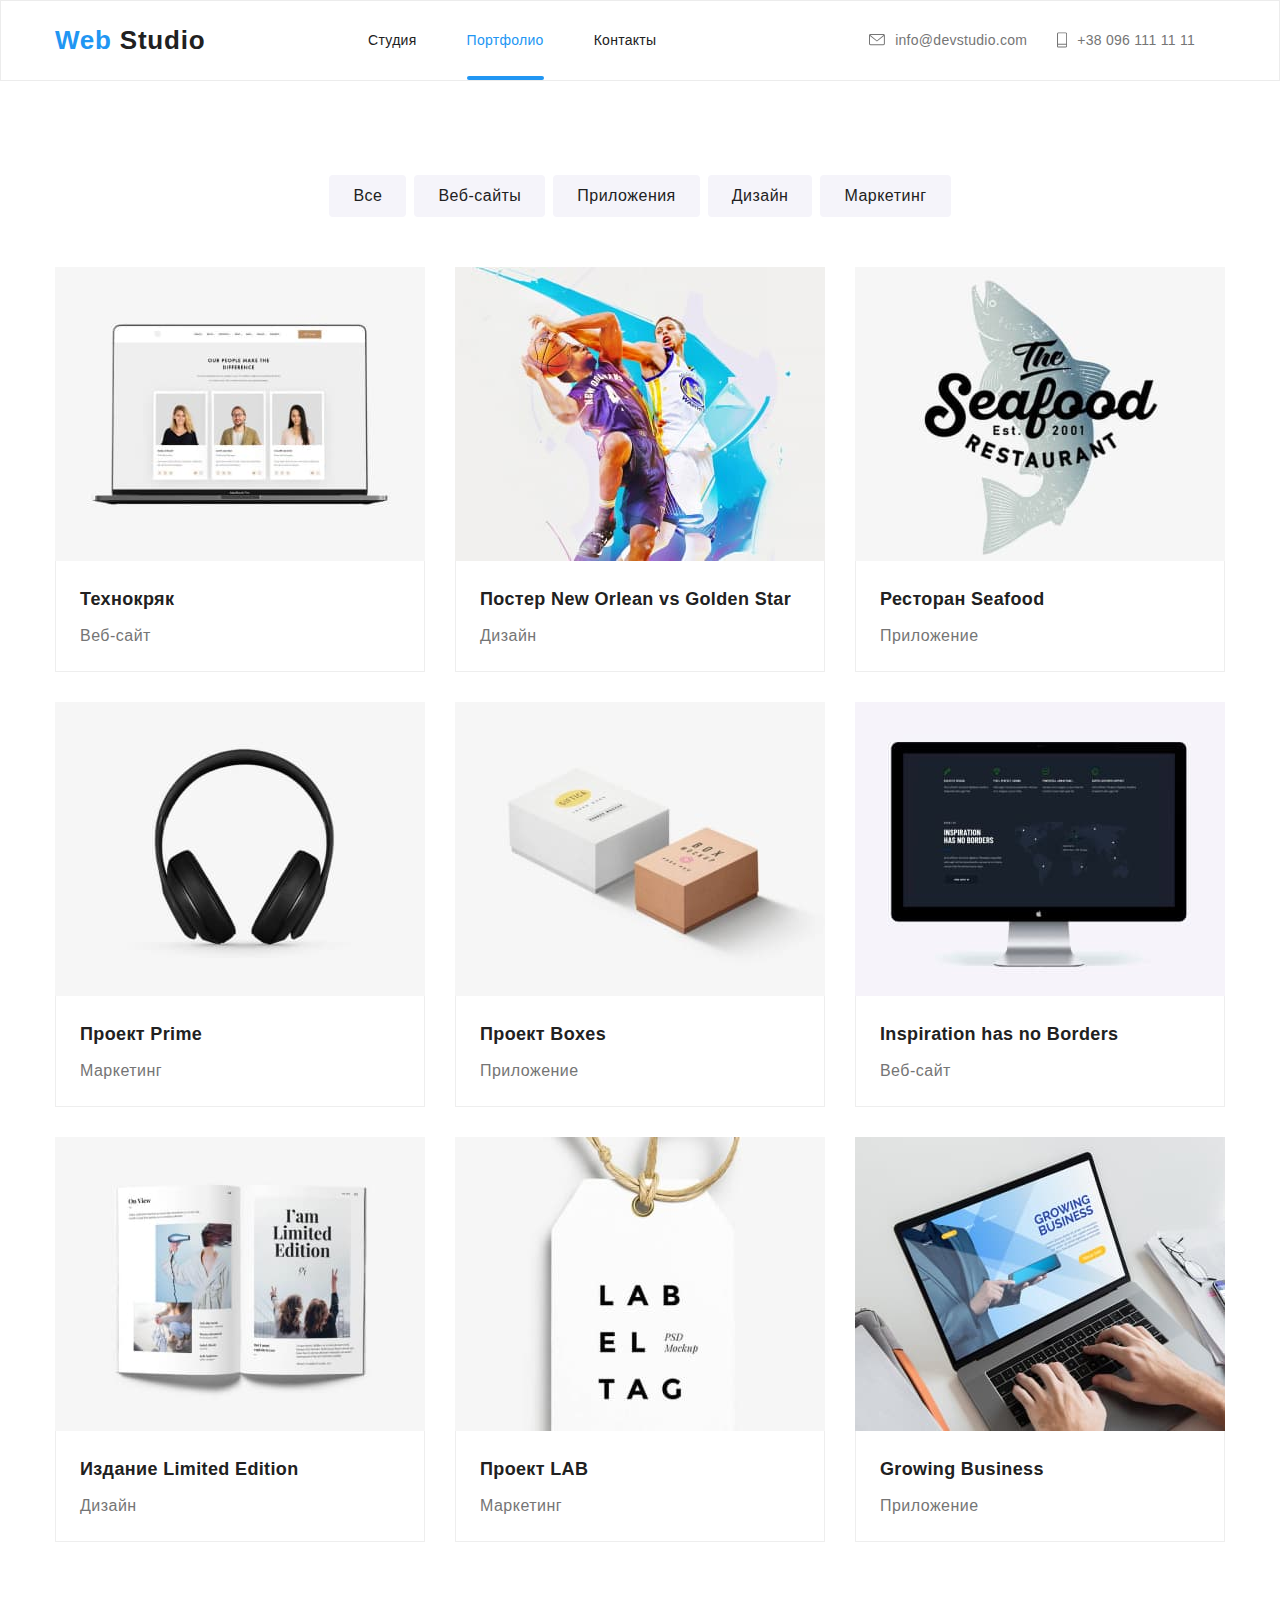
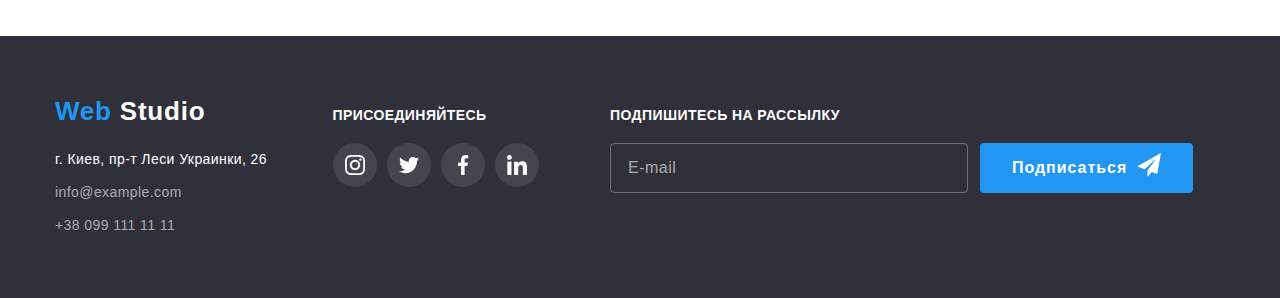
==== commit f145f9db: "підключив шрифти локально" ====
--- a/portfolio.html
+++ b/portfolio.html
@@ -4,10 +4,6 @@
     <meta charset="UTF-8" />
     <meta name="viewport" content="width=device-width, initial-scale=1.0" />
     <title>Portfolio</title>
-    <link
-      href="https://fonts.googleapis.com/css2?family=Raleway:wght@700&family=Roboto:wght@400;500;700;900&display=swap"
-      rel="stylesheet"
-    />
     <link rel="stylesheet" href="./css/portfolio.min.css" />
   </head>
 
--- a/css/portfolio.min.css
+++ b/css/portfolio.min.css
@@ -1,3 +1,3 @@
-/*! modern-normalize v1.0.0 | MIT License | https://github.com/sindresorhus/modern-normalize */*,*::before,*::after{box-sizing:border-box}:root{tab-size:4}html{line-height:1.15;-webkit-text-size-adjust:100%}body{margin:0}body{font-family:system-ui,-apple-system,"Segoe UI",Roboto,Helvetica,Arial,sans-serif,"Apple Color Emoji","Segoe UI Emoji"}hr{height:0;color:inherit}abbr[title]{text-decoration:underline dotted}b,strong{font-weight:bolder}code,kbd,samp,pre{font-family:ui-monospace, SFMono-Regular, Consolas, "Liberation Mono", Menlo,- monospace;font-size:1em}small{font-size:80%}sub,sup{font-size:75%;line-height:0;position:relative;vertical-align:baseline}sub{bottom:-0.25em}sup{top:-0.5em}table{text-indent:0;border-color:inherit}button,input,optgroup,select,textarea{font-family:inherit;font-size:100%;line-height:1.15;margin:0}button,select{text-transform:none}button,[type="button"],[type="reset"],[type="submit"]{-webkit-appearance:button}::-moz-focus-inner{border-style:none;padding:0}:-moz-focusring{outline:1px dotted ButtonText}:-moz-ui-invalid{box-shadow:none}legend{padding:0}progress{vertical-align:baseline}::-webkit-inner-spin-button,::-webkit-outer-spin-button{height:auto}[type="search"]{-webkit-appearance:textfield;outline-offset:-2px}::-webkit-search-decoration{-webkit-appearance:none}::-webkit-file-upload-button{-webkit-appearance:button;font:inherit}summary{display:list-item}html{box-sizing:border-box}*,*::before,*::after{box-sizing:inherit}body{font-family:Roboto, sans-serif;font-size:14px;line-height:1.714;letter-spacing:0.03em;background-color:#fff;color:#757575;margin:0px}.container{width:1200px;padding-left:15px;padding-right:15px;margin-left:auto;margin-right:auto}section{padding-top:94px;padding-bottom:94px}.section-title{margin-bottom:50px;font-weight:700;font-size:36px;line-height:1.167;letter-spacing:0.03em;text-align:center;color:#212121}.main-text{font-weight:400;font-size:14px;line-height:1.714;letter-spacing:0.03em;color:#757575}h2,p{margin-top:0px;margin-bottom:0px}.list{list-style:none;margin:0;padding:0}.logo-header,.logo-footer,.logo-web{font-family:Raleway, sans-serif;font-style:normal;font-weight:bold;font-size:26px;line-height:1.192;letter-spacing:0.03em;text-decoration:none}.logo-header{color:#212121}.logo-footer{color:#fff}.logo-web{color:#2196f3}.menu-link{display:block;font-style:normal;font-weight:500;font-size:14px;line-height:1.143;letter-spacing:0.02em;color:#212121;text-decoration:none;transition:color 250ms cubic-bezier(0.4, 0, 0.2, 1)}.menu-link:hover,.menu-link:focus{color:#2196f3}.menu-link.current{color:#2196f3}.current::after{content:" ";position:absolute;left:0;bottom:-32px;display:block;width:100%;height:4px;border-radius:2px;color:#2196f3;background-color:#2196f3}.mailing-block{display:flex;margin-top:20px}.mailing-block .btn::after{content:" ";background-image:url("../../img/icons/sendicon.svg");background-repeat:no-repeat;margin-left:10px;width:24px;height:24px}.mailing-block .btn:hover{color:#fff;background-color:#2196f3}.form{width:448px}.form-logo{position:absolute;top:50%;left:12px;transform:translateY(-50%);transition:fill 250ms cubic-bezier(0.4, 0, 0.2, 1)}.form-field:focus-within .form-logo{fill:#2196f3}.form-field{position:relative;display:flex;margin-top:30px;font-style:normal;font-weight:500;font-size:14px;line-height:1.7;letter-spacing:0.03em;color:rgba(117,117,117,0.5)}.form-field-input{width:100%;height:40px;margin:0;padding-left:40px;font:inherit;border:1px solid rgba(33,33,33,0.2);border-radius:4px;transition:border 250ms cubic-bezier(0.4, 0, 0.2, 1)}.form-field-label{position:absolute;transform:translateY(-150%);font-style:normal;font-weight:500;font-size:12px;line-height:1.17;color:#757575}.form-field-textarea{width:100%;height:96px;margin:0;padding-left:12px;font:inherit;border:1px solid rgba(33,33,33,0.2);border-radius:4px;resize:none;transition:border 250ms cubic-bezier(0.4, 0, 0.2, 1)}.form-field:focus-within .form-field-input{border:1px solid #2196f3;border-radius:4px;outline:none}.form-field-textarea::placeholder{font-family:Roboto;font-style:normal;font-weight:500;font-size:14px;line-height:1.14;letter-spacing:0.01em;color:rgba(117,117,117,0.5)}.form-field:focus-within .form-field-textarea{border:1px solid #2196f3;border-radius:4px;outline:none}.form-field-agree{position:relative;display:flex;justify-content:start;align-items:center;width:100%;margin-top:30px;margin-bottom:35px;padding-left:10px;padding-right:10px}.form-field-agree-label{display:flex;align-items:center;padding-left:20px}.form-field-agree-label .form-field-agree-input{position:absolute;appearance:none;-webkit-appearance:none;-moz-appearance:none}.form-field-agree-label .checked-icon{position:absolute;transform:translateX(-20px);display:inline-block;width:16px;height:15px;border:2px solid #212121;border-radius:2px;transition:border 250ms cubic-bezier(0.4, 0, 0.2, 1)}.form-field-agree .form-field-link{margin-left:5px;font-style:normal;font-weight:500;font-size:14px;line-height:1.7;letter-spacing:0.03em;color:#2196f3}.form-field-agree-input:checked+.checked-icon{border-color:#2196f3;background-color:#2196f3;background-image:url(../../img/check.svg);background-size:contain;background-origin:border-box}.input-mailing-block{display:inline-block;margin-right:12px;padding-left:17px;width:358px;height:50px;font-family:inherit;font-style:normal;font-weight:500;font-size:16px;line-height:1.25;letter-spacing:0.03em;color:rgba(255,255,255,0.6);background-color:transparent;border:1px solid rgba(255,255,255,0.3);border-radius:4px}.input-mailing-block::placeholder{font-style:normal;font-weight:500;font-size:16px;line-height:1.25;letter-spacing:0.03em;color:rgba(255,255,255,0.6)}.header-page{display:flex;border:1px solid #ececec}.navigation{display:flex;padding-top:24px;padding-bottom:24px;justify-content:space-between;align-items:center}.nav-list{display:flex}.nav-list-item{position:relative}.nav-list-item:not(last-child){margin-right:50px}.link-list{display:flex}.contacts-link{display:inline-flex;align-items:center;font-style:normal;font-weight:500;font-size:14px;line-height:1.142;letter-spacing:0.02em;text-decoration:none;color:#757575;transition:color 250ms cubic-bezier(0.4, 0, 0.2, 1)}.contacts-link:hover,.contacts-link:focus{color:#2196f3}.contacts-link:not(last-child){margin-right:30px}.mail-link{display:inline-block;vertical-align:middle;margin-right:10px;fill:currentColor}.footer{padding-top:60px;padding-bottom:60px;background:#2f303a}.footer-container{display:flex;align-items:baseline}.footer-div{width:calc((50% - 30px) / 2)}.footer-div-div:not(:last-child){margin-right:30px}.join-us{font-weight:700;font-size:14px;line-height:1.143;letter-spacing:0.03em;color:#fff}.join-us-list{display:flex;margin-top:20px}.join-us-list-item{width:44px;height:44px;background-repeat:no-repeat;background-position:center;border-radius:50%;background-color:rgba(255,255,255,0.1);transition:background-color 250ms cubic-bezier(0.4, 0, 0.2, 1)}.join-us-list-item:not(:last-child){margin-right:10px}.join-us-list-item:hover,.join-us-list-item:focus{background-color:#2196f3}.mailing{font-size:14px;line-height:1.143;letter-spacing:0.03em;color:#fff}.item-instagram{background-image:url("../../img/icons/instagramft.svg")}.item-twitter{background-image:url("../../img/icons/twitterft.svg")}.item-facebook{background-image:url("../../img/icons/facebookft.svg")}.item-linkin{background-image:url("../../img/icons/linkedinft.svg")}.address{margin-top:20px;font-style:inherit;font-weight:400;font-size:14px;line-height:1.714;letter-spacing:0.03em;color:#fff}.address-link{display:block;font-weight:400;font-size:14px;line-height:1.714;letter-spacing:0.03em;text-decoration:none;color:rgba(255,255,255,0.6);transition:color 250ms cubic-bezier(0.4, 0, 0.2, 1)}.address-link:hover,.address-link:focus{color:#2196f3}.address p{display:inline-block;margin-bottom:9px}.address-link:not(:last-child){margin-bottom:9px}
+@font-face{font-family:"Roboto";src:url(../../fonts/roboto/Roboto.woff) format "woff",url(../../fonts/roboto/Roboto.woff2) format "woff2"}@font-face{font-family:"Roboto";src:url(../../fonts/roboto/Robotomedium.woff) format "woff",url(../../fonts/roboto/Robotomedium.woff2) format "woff2"}@font-face{font-family:"Roboto";src:url(../../fonts/roboto/Robotobold.woff) format "woff",url(../../fonts/roboto/Robotobold.woff2) format "woff2"}@font-face{font-family:"Roboto";src:url(../../fonts/roboto/Robotoblack.woff) format "woff",url(../../fonts/roboto/Robotoblack.woff2) format "woff2"}@font-face{font-family:"Raleway";src:url(../../fonts/raleway/ralewaybold.woff) format "woff",url(../../fonts/raleway/ralewaybold.woff2) format "woff2"}/*! modern-normalize v1.0.0 | MIT License | https://github.com/sindresorhus/modern-normalize */*,*::before,*::after{box-sizing:border-box}:root{tab-size:4}html{line-height:1.15;-webkit-text-size-adjust:100%}body{margin:0}body{font-family:system-ui,-apple-system,"Segoe UI",Roboto,Helvetica,Arial,sans-serif,"Apple Color Emoji","Segoe UI Emoji"}hr{height:0;color:inherit}abbr[title]{text-decoration:underline dotted}b,strong{font-weight:bolder}code,kbd,samp,pre{font-family:ui-monospace, SFMono-Regular, Consolas, "Liberation Mono", Menlo,+ monospace;font-size:1em}small{font-size:80%}sub,sup{font-size:75%;line-height:0;position:relative;vertical-align:baseline}sub{bottom:-0.25em}sup{top:-0.5em}table{text-indent:0;border-color:inherit}button,input,optgroup,select,textarea{font-family:inherit;font-size:100%;line-height:1.15;margin:0}button,select{text-transform:none}button,[type="button"],[type="reset"],[type="submit"]{-webkit-appearance:button}::-moz-focus-inner{border-style:none;padding:0}:-moz-focusring{outline:1px dotted ButtonText}:-moz-ui-invalid{box-shadow:none}legend{padding:0}progress{vertical-align:baseline}::-webkit-inner-spin-button,::-webkit-outer-spin-button{height:auto}[type="search"]{-webkit-appearance:textfield;outline-offset:-2px}::-webkit-search-decoration{-webkit-appearance:none}::-webkit-file-upload-button{-webkit-appearance:button;font:inherit}summary{display:list-item}html{box-sizing:border-box}*,*::before,*::after{box-sizing:inherit}body{font-family:Roboto, sans-serif;font-size:14px;line-height:1.714;letter-spacing:0.03em;background-color:#fff;color:#757575;margin:0px}.container{width:1200px;padding-left:15px;padding-right:15px;margin-left:auto;margin-right:auto}.pf-container{margin-bottom:50px}section{padding-top:94px;padding-bottom:94px}.section-title{margin-bottom:50px;font-weight:700;font-size:36px;line-height:1.167;letter-spacing:0.03em;text-align:center;color:#212121}.main-text{font-weight:400;font-size:14px;line-height:1.714;letter-spacing:0.03em;color:#757575}h2,p{margin-top:0px;margin-bottom:0px}.list{list-style:none;margin:0;padding:0}.logo-header,.logo-footer,.logo-web{font-family:Raleway, sans-serif;font-style:normal;font-weight:bold;font-size:26px;line-height:1.192;letter-spacing:0.03em;text-decoration:none}.logo-header{color:#212121}.logo-footer{color:#fff}.logo-web{color:#2196f3}.menu-link{display:block;font-style:normal;font-weight:500;font-size:14px;line-height:1.143;letter-spacing:0.02em;color:#212121;text-decoration:none;transition:color 250ms cubic-bezier(0.4, 0, 0.2, 1)}.menu-link:hover,.menu-link:focus{color:#2196f3}.menu-link.current{color:#2196f3}.current::after{content:" ";position:absolute;left:0;bottom:-32px;display:block;width:100%;height:4px;border-radius:2px;color:#2196f3;background-color:#2196f3}.pf-container{margin-bottom:50px}.button-list{display:flex;justify-content:center}.button-list-item:not(:last-child){margin-right:8px}.btn-portfolio{display:inline-flex;padding:6px 22px;font-family:inherit;font-weight:500;font-size:16px;line-height:1.625;letter-spacing:0.03em;color:#212121;background-color:#f5f4fa;border-color:transparent;border-radius:4px;box-shadow:none;transition:color 250ms cubic-bezier(0.4, 0, 0.2, 1),box-shadow 250ms cubic-bezier(0.4, 0, 0.2, 1),background-color 250ms cubic-bezier(0.4, 0, 0.2, 1)}.btn-portfolio:hover,.btn-portfolio:focus{color:#fff;background-color:#2196f3;box-shadow:0px 3px 1px rgba(0,0,0,0.1),0px 1px 2px rgba(0,0,0,0.08),0px 2px 2px rgba(0,0,0,0.12)}.projects-list{display:flex;flex-wrap:wrap}.projects-list-item{width:calc((100% - 30px * 2) / 3);margin-right:30px;justify-content:center;box-shadow:none}.projects-list-item:hover,.projects-list-item:focus{box-shadow:0px 1px 1px rgba(0,0,0,0.12),0px 4px 4px rgba(0,0,0,0.06),1px 4px 6px rgba(0,0,0,0.16)}.projects-list-item:nth-child(3n){margin-right:0}.projects-list-item:nth-child(n+4){margin-top:30px}.projects-list-item a{text-decoration:none}.project-link p,h3{padding-left:24px;padding-right:24px}.portfolio-box{position:relative;height:294px;overflow:hidden}.text-portfolio-box{padding:63px 24px;position:absolute;top:0;left:0;opacity:0;transform:translateY(100%);transition:transform 250ms cubic-bezier(0.4, 0, 0.2, 1);z-index:1;font-style:normal;font-weight:400;font-size:18px;line-height:1.56;color:#fff;background:rgba(33,150,243,0.9)}.projects-list-item:hover .text-portfolio-box{transform:translateY(0);opacity:1}.text-border{margin:0;padding-top:20px;padding-bottom:20px;border:1px solid #eeeeee;border-top:none;z-index:3}.names-pf{margin-top:0;margin-bottom:4px;font-style:normal;font-weight:700;font-size:18px;line-height:2;letter-spacing:0.02em;color:#212121}.text-pf{font-style:normal;font-weight:400;font-size:16px;line-height:1.88;letter-spacing:0.03em;color:#757575}.btn{display:inline-flex;padding:10px 32px;min-width:200px;font-family:inherit;font-weight:700;font-size:16px;line-height:1.875;letter-spacing:0.06em;border-radius:4px;color:#fff;background-color:#2196f3;border:transparent;box-shadow:none}.btn:hover,.btn:focus{color:#fff;background-color:#2196f3;box-shadow:0px 3px 1px rgba(0,0,0,0.1),0px 1px 2px rgba(0,0,0,0.08),0px 2px 2px rgba(0,0,0,0.12)}.modal .btn{justify-content:center;box-shadow:0px 4px 4px rgba(0,0,0,0.15)}.modal-button{position:absolute;top:4px;right:8px;display:inline-flex;justify-content:center;align-items:center;width:35px;height:35px;border-radius:50%;border:1px solid rgba(0,0,0,0.1);background-color:#fff;transition:fill 250ms cubic-bezier(0.4, 0, 0.2, 1)}.modal-button:hover,.modal-button:focus{fill:#2196f3;outline:none}.mailing-block{display:flex;margin-top:20px}.mailing-block .btn::after{content:" ";background-image:url("../../img/icons/sendicon.svg");background-repeat:no-repeat;margin-left:10px;width:24px;height:24px}.mailing-block .btn:hover{color:#fff;background-color:#2196f3}.form{width:448px}.form-logo{position:absolute;top:50%;left:12px;transform:translateY(-50%);transition:fill 250ms cubic-bezier(0.4, 0, 0.2, 1)}.form-field:focus-within .form-logo{fill:#2196f3}.form-field{position:relative;display:flex;margin-top:30px;font-style:normal;font-weight:500;font-size:14px;line-height:1.7;letter-spacing:0.03em;color:rgba(117,117,117,0.5)}.form-field-input{width:100%;height:40px;margin:0;padding-left:40px;font:inherit;border:1px solid rgba(33,33,33,0.2);border-radius:4px;transition:border 250ms cubic-bezier(0.4, 0, 0.2, 1)}.form-field-label{position:absolute;transform:translateY(-150%);font-style:normal;font-weight:500;font-size:12px;line-height:1.17;color:#757575}.form-field-textarea{width:100%;height:96px;margin:0;padding-left:12px;font:inherit;border:1px solid rgba(33,33,33,0.2);border-radius:4px;resize:none;transition:border 250ms cubic-bezier(0.4, 0, 0.2, 1)}.form-field:focus-within .form-field-input{border:1px solid #2196f3;border-radius:4px;outline:none}.form-field-textarea::placeholder{font-family:Roboto;font-style:normal;font-weight:500;font-size:14px;line-height:1.14;letter-spacing:0.01em;color:rgba(117,117,117,0.5)}.form-field:focus-within .form-field-textarea{border:1px solid #2196f3;border-radius:4px;outline:none}.form-field-agree{position:relative;display:flex;justify-content:start;align-items:center;width:100%;margin-top:30px;margin-bottom:35px;padding-left:10px;padding-right:10px}.form-field-agree-label{display:flex;align-items:center;padding-left:20px}.form-field-agree-label .form-field-agree-input{position:absolute;appearance:none;-webkit-appearance:none;-moz-appearance:none}.form-field-agree-label .checked-icon{position:absolute;transform:translateX(-20px);display:inline-block;width:16px;height:15px;border:2px solid #212121;border-radius:2px;transition:border 250ms cubic-bezier(0.4, 0, 0.2, 1)}.form-field-agree .form-field-link{margin-left:5px;font-style:normal;font-weight:500;font-size:14px;line-height:1.7;letter-spacing:0.03em;color:#2196f3}.form-field-agree-input:checked+.checked-icon{border-color:#2196f3;background-color:#2196f3;background-image:url(../../img/check.svg);background-size:contain;background-origin:border-box}.input-mailing-block{display:inline-block;margin-right:12px;padding-left:17px;width:358px;height:50px;font-family:inherit;font-style:normal;font-weight:500;font-size:16px;line-height:1.25;letter-spacing:0.03em;color:rgba(255,255,255,0.6);background-color:transparent;border:1px solid rgba(255,255,255,0.3);border-radius:4px}.input-mailing-block::placeholder{font-style:normal;font-weight:500;font-size:16px;line-height:1.25;letter-spacing:0.03em;color:rgba(255,255,255,0.6)}.header-page{display:flex;border:1px solid #ececec}.navigation{display:flex;padding-top:24px;padding-bottom:24px;justify-content:space-between;align-items:center}.nav-list{display:flex}.nav-list-item{position:relative}.nav-list-item:not(last-child){margin-right:50px}.link-list{display:flex}.contacts-link{display:inline-flex;align-items:center;font-style:normal;font-weight:500;font-size:14px;line-height:1.142;letter-spacing:0.02em;text-decoration:none;color:#757575;transition:color 250ms cubic-bezier(0.4, 0, 0.2, 1)}.contacts-link:hover,.contacts-link:focus{color:#2196f3}.contacts-link:not(last-child){margin-right:30px}.mail-link{display:inline-block;vertical-align:middle;margin-right:10px;fill:currentColor}.footer{padding-top:60px;padding-bottom:60px;background:#2f303a}.footer-container{display:flex;align-items:baseline}.footer-div{width:calc((50% - 30px) / 2)}.footer-div-div:not(:last-child){margin-right:30px}.join-us{font-weight:700;font-size:14px;line-height:1.143;letter-spacing:0.03em;color:#fff}.join-us-list{display:flex;margin-top:20px}.join-us-list-item{width:44px;height:44px;background-repeat:no-repeat;background-position:center;border-radius:50%;background-color:rgba(255,255,255,0.1);transition:background-color 250ms cubic-bezier(0.4, 0, 0.2, 1)}.join-us-list-item:not(:last-child){margin-right:10px}.join-us-list-item:hover,.join-us-list-item:focus{background-color:#2196f3}.mailing{font-size:14px;line-height:1.143;letter-spacing:0.03em;color:#fff}.item-instagram{background-image:url("../../img/icons/instagramft.svg")}.item-twitter{background-image:url("../../img/icons/twitterft.svg")}.item-facebook{background-image:url("../../img/icons/facebookft.svg")}.item-linkin{background-image:url("../../img/icons/linkedinft.svg")}.address{margin-top:20px;font-style:inherit;font-weight:400;font-size:14px;line-height:1.714;letter-spacing:0.03em;color:#fff}.address-link{display:block;font-weight:400;font-size:14px;line-height:1.714;letter-spacing:0.03em;text-decoration:none;color:rgba(255,255,255,0.6);transition:color 250ms cubic-bezier(0.4, 0, 0.2, 1)}.address-link:hover,.address-link:focus{color:#2196f3}.address p{display:inline-block;margin-bottom:9px}.address-link:not(:last-child){margin-bottom:9px}
 /*# sourceMappingURL=portfolio.min.css.map */